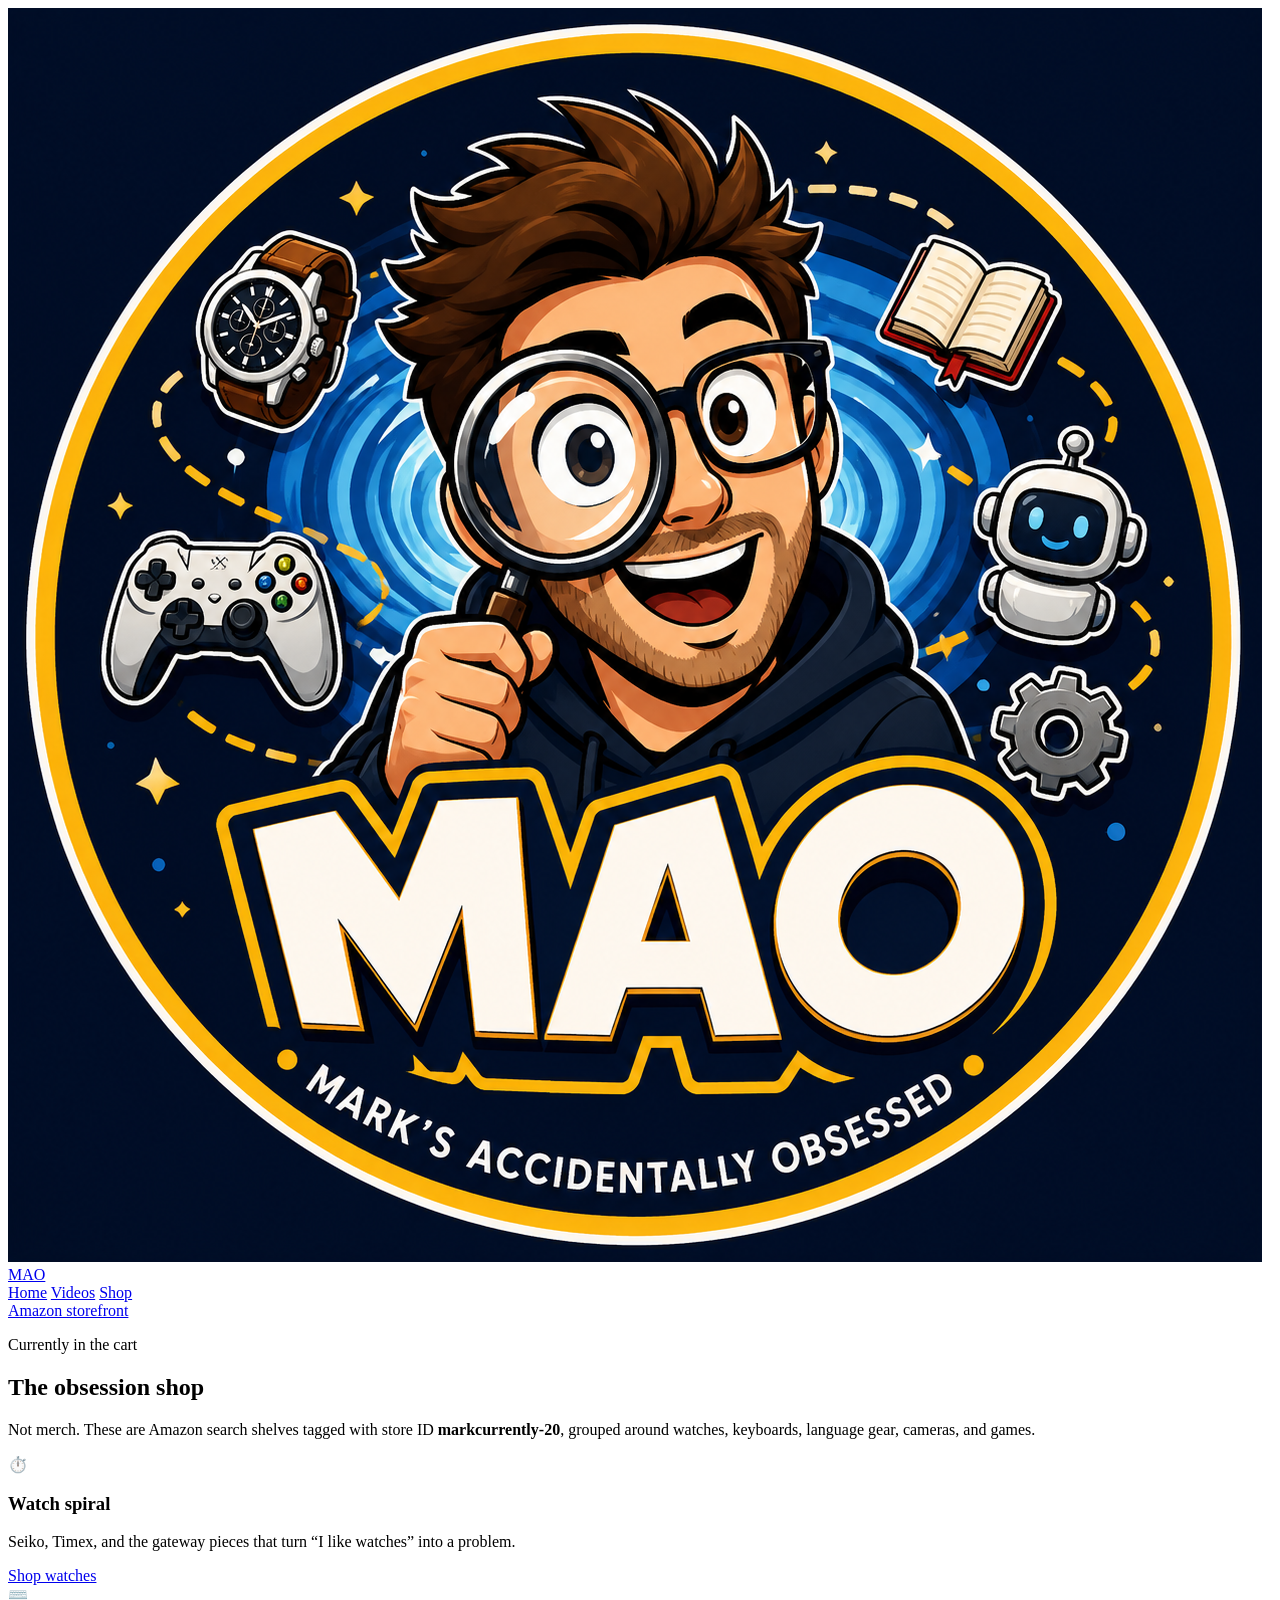
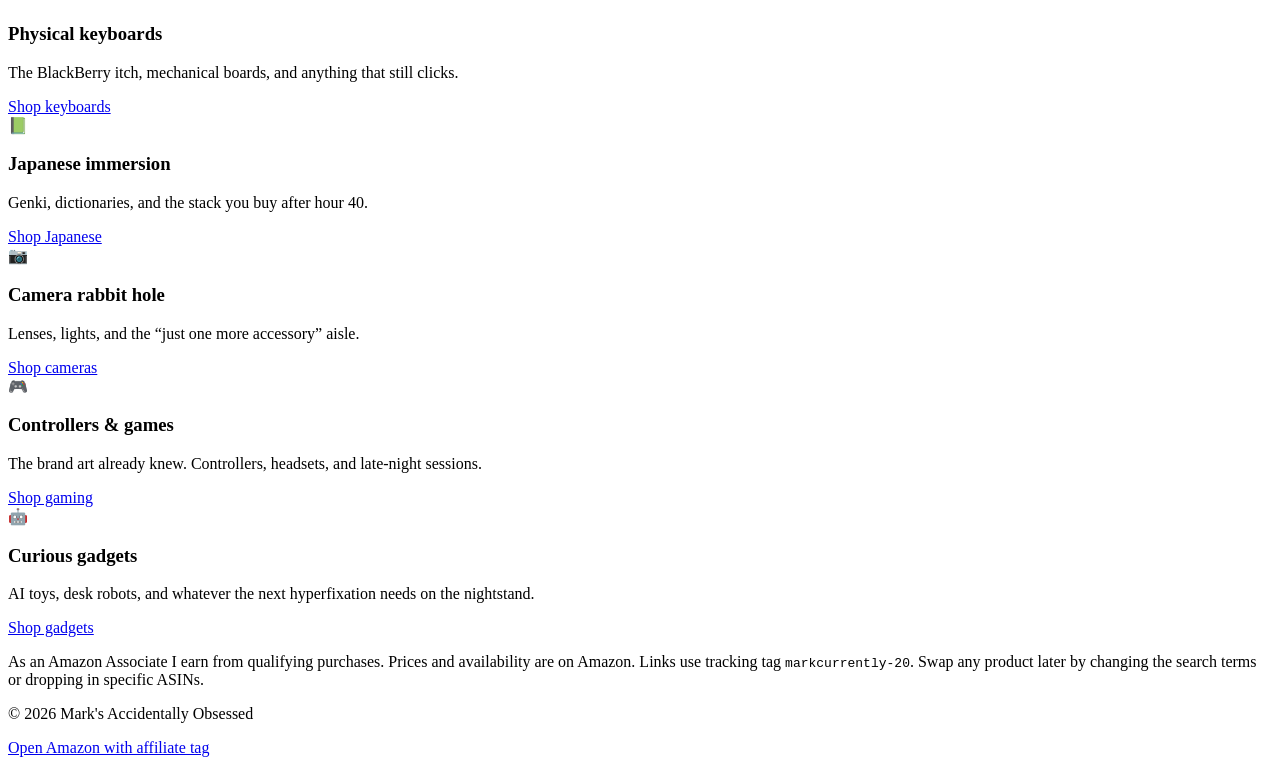
==== shop.html @ aa90c594 "Add YouTube channel website with videos, links, and Amazon affiliate shop" ====
<!DOCTYPE html>
<html lang="en">
<head>
  <meta charset="UTF-8" />
  <meta name="viewport" content="width=device-width, initial-scale=1" />
  <title>Shop — Mark's Accidentally Obsessed</title>
  <meta name="description" content="Amazon affiliate picks from the current rabbit holes. Store ID markcurrently-20." />
  <link rel="icon" href="assets/Mark%E2%80%99s%20Accidentally%20Obsessed%20Badge.png" />
  <link rel="preconnect" href="https://fonts.googleapis.com" />
  <link rel="preconnect" href="https://fonts.gstatic.com" crossorigin />
  <link href="https://fonts.googleapis.com/css2?family=Bebas+Neue&family=Manrope:wght@500;700;800&display=swap" rel="stylesheet" />
  <link rel="stylesheet" href="css/styles.css" />
</head>
<body>
  <div class="bg"></div>
  <header>
    <div class="wrap nav">
      <a class="brand" href="index.html">
        <img src="assets/Mark%E2%80%99s%20Accidentally%20Obsessed%20Badge.png" alt="MAO badge" />
        <span>MAO</span>
      </a>
      <nav class="nav-links">
        <a href="index.html">Home</a>
        <a href="videos.html">Videos</a>
        <a class="active" href="shop.html">Shop</a>
      </nav>
      <a class="btn btn-gold" href="https://www.amazon.com/?tag=markcurrently-20" target="_blank" rel="noopener">Amazon storefront</a>
    </div>
  </header>

  <main class="wrap">
    <section>
      <div class="section-head">
        <p class="kicker">Currently in the cart</p>
        <h2>The obsession shop</h2>
        <p>Not merch. These are Amazon search shelves tagged with store ID <strong>markcurrently-20</strong>, grouped around watches, keyboards, language gear, cameras, and games.</p>
      </div>
      <div class="shop-grid">
        <article class="card product">
          <div class="emoji">⏱️</div>
          <h3>Watch spiral</h3>
          <p>Seiko, Timex, and the gateway pieces that turn “I like watches” into a problem.</p>
          <a class="btn btn-gold" href="https://www.amazon.com/s?k=seiko+5+sports+watch&amp;tag=markcurrently-20" target="_blank" rel="noopener">Shop watches</a>
        </article>
        <article class="card product">
          <div class="emoji">⌨️</div>
          <h3>Physical keyboards</h3>
          <p>The BlackBerry itch, mechanical boards, and anything that still clicks.</p>
          <a class="btn btn-gold" href="https://www.amazon.com/s?k=mechanical+keyboard&amp;tag=markcurrently-20" target="_blank" rel="noopener">Shop keyboards</a>
        </article>
        <article class="card product">
          <div class="emoji">📗</div>
          <h3>Japanese immersion</h3>
          <p>Genki, dictionaries, and the stack you buy after hour 40.</p>
          <a class="btn btn-gold" href="https://www.amazon.com/s?k=genki+japanese+textbook&amp;tag=markcurrently-20" target="_blank" rel="noopener">Shop Japanese</a>
        </article>
        <article class="card product">
          <div class="emoji">📷</div>
          <h3>Camera rabbit hole</h3>
          <p>Lenses, lights, and the “just one more accessory” aisle.</p>
          <a class="btn btn-gold" href="https://www.amazon.com/s?k=camera+lens+kit&amp;tag=markcurrently-20" target="_blank" rel="noopener">Shop cameras</a>
        </article>
        <article class="card product">
          <div class="emoji">🎮</div>
          <h3>Controllers &amp; games</h3>
          <p>The brand art already knew. Controllers, headsets, and late-night sessions.</p>
          <a class="btn btn-gold" href="https://www.amazon.com/s?k=xbox+controller&amp;tag=markcurrently-20" target="_blank" rel="noopener">Shop gaming</a>
        </article>
        <article class="card product">
          <div class="emoji">🤖</div>
          <h3>Curious gadgets</h3>
          <p>AI toys, desk robots, and whatever the next hyperfixation needs on the nightstand.</p>
          <a class="btn btn-gold" href="https://www.amazon.com/s?k=desk+gadgets&amp;tag=markcurrently-20" target="_blank" rel="noopener">Shop gadgets</a>
        </article>
      </div>
      <p class="notice">As an Amazon Associate I earn from qualifying purchases. Prices and availability are on Amazon. Links use tracking tag <code>markcurrently-20</code>. Swap any product later by changing the search terms or dropping in specific ASINs.</p>
    </section>
  </main>

  <footer>
    <div class="wrap foot">
      <p>© <span id="year">2026</span> Mark's Accidentally Obsessed</p>
      <p><a href="https://www.amazon.com/?tag=markcurrently-20" target="_blank" rel="noopener">Open Amazon with affiliate tag</a></p>
    </div>
  </footer>
  <script src="js/main.js"></script>
</body>
</html>
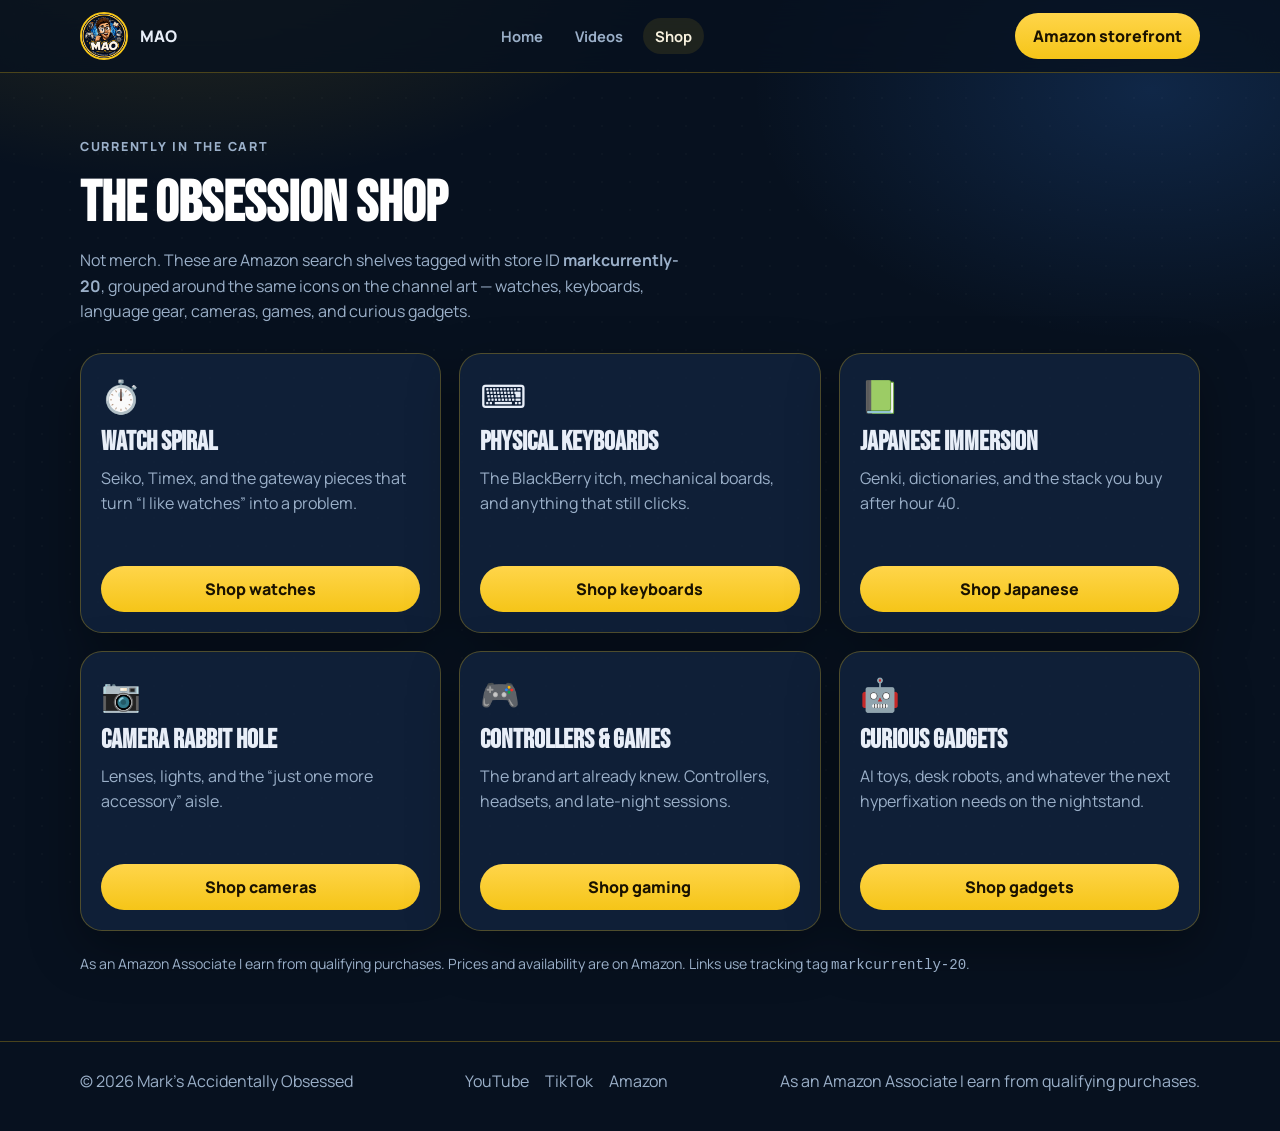
==== commit ad8f8065: "Add TikTok and affiliate disclosure polish to shop page" ====
--- a/shop.html
+++ b/shop.html
@@ -19,6 +19,7 @@
         <img src="assets/Mark%E2%80%99s%20Accidentally%20Obsessed%20Badge.png" alt="MAO badge" />
         <span>MAO</span>
       </a>
+      <button class="menu-toggle" type="button" aria-label="Open menu">Menu</button>
       <nav class="nav-links">
         <a href="index.html">Home</a>
         <a href="videos.html">Videos</a>
@@ -27,13 +28,12 @@
       <a class="btn btn-gold" href="https://www.amazon.com/?tag=markcurrently-20" target="_blank" rel="noopener">Amazon storefront</a>
     </div>
   </header>
-
   <main class="wrap">
     <section>
       <div class="section-head">
         <p class="kicker">Currently in the cart</p>
         <h2>The obsession shop</h2>
-        <p>Not merch. These are Amazon search shelves tagged with store ID <strong>markcurrently-20</strong>, grouped around watches, keyboards, language gear, cameras, and games.</p>
+        <p>Not merch. These are Amazon search shelves tagged with store ID <strong>markcurrently-20</strong>, grouped around the same icons on the channel art — watches, keyboards, language gear, cameras, games, and curious gadgets.</p>
       </div>
       <div class="shop-grid">
         <article class="card product">
@@ -73,14 +73,18 @@
           <a class="btn btn-gold" href="https://www.amazon.com/s?k=desk+gadgets&amp;tag=markcurrently-20" target="_blank" rel="noopener">Shop gadgets</a>
         </article>
       </div>
-      <p class="notice">As an Amazon Associate I earn from qualifying purchases. Prices and availability are on Amazon. Links use tracking tag <code>markcurrently-20</code>. Swap any product later by changing the search terms or dropping in specific ASINs.</p>
+      <p class="notice">As an Amazon Associate I earn from qualifying purchases. Prices and availability are on Amazon. Links use tracking tag <code>markcurrently-20</code>.</p>
     </section>
   </main>
-
   <footer>
     <div class="wrap foot">
       <p>© <span id="year">2026</span> Mark's Accidentally Obsessed</p>
-      <p><a href="https://www.amazon.com/?tag=markcurrently-20" target="_blank" rel="noopener">Open Amazon with affiliate tag</a></p>
+      <div class="foot-links">
+        <a href="https://www.youtube.com/@MarkAccidentallyObsessed" target="_blank" rel="noopener">YouTube</a>
+        <a href="https://www.tiktok.com/@marksobsessed" target="_blank" rel="noopener">TikTok</a>
+        <a href="https://www.amazon.com/?tag=markcurrently-20" target="_blank" rel="noopener">Amazon</a>
+      </div>
+      <p>As an Amazon Associate I earn from qualifying purchases.</p>
     </div>
   </footer>
   <script src="js/main.js"></script>
--- a/css/styles.css
+++ b/css/styles.css
@@ -0,0 +1,78 @@
+:root {
+  --navy: #07111f;
+  --navy-2: #0c1a30;
+  --gold: #f5c518;
+  --gold-2: #ffd54a;
+  --cream: #f7f1de;
+  --ink: #e8eef8;
+  --muted: #9bb0c9;
+  --card: rgba(18, 36, 63, 0.78);
+  --line: rgba(245, 197, 24, 0.28);
+  --shadow: 0 18px 50px rgba(0, 0, 0, 0.35);
+}
+* { box-sizing: border-box; margin: 0; padding: 0; }
+html { scroll-behavior: smooth; }
+body { font-family: Manrope, system-ui, sans-serif; background: var(--navy); color: var(--ink); min-height: 100vh; overflow-x: hidden; }
+.bg { position: fixed; inset: 0; z-index: -1; background: radial-gradient(900px 500px at 15% -10%, rgba(245,197,24,.16), transparent 55%), radial-gradient(800px 500px at 90% 10%, rgba(56,140,255,.18), transparent 50%), var(--navy); }
+.bg::after { content: ""; position: absolute; inset: 0; background-image: radial-gradient(rgba(255,255,255,.08) 1px, transparent 1px); background-size: 28px 28px; opacity: .25; pointer-events: none; }
+a { color: inherit; text-decoration: none; }
+img { max-width: 100%; display: block; }
+.wrap { width: min(1120px, calc(100% - 32px)); margin: 0 auto; }
+header { position: sticky; top: 0; z-index: 20; backdrop-filter: blur(16px); background: rgba(7,17,31,.78); border-bottom: 1px solid var(--line); }
+.nav { display: flex; align-items: center; justify-content: space-between; gap: 16px; padding: 12px 0; flex-wrap: wrap; }
+.brand { display: flex; align-items: center; gap: 12px; font-weight: 800; }
+.brand img { width: 48px; height: 48px; border-radius: 50%; border: 2px solid var(--gold); object-fit: cover; }
+.nav-links { display: flex; gap: 8px; align-items: center; flex-wrap: wrap; }
+.nav-links a { padding: 8px 12px; border-radius: 999px; color: var(--muted); font-weight: 700; font-size: .92rem; }
+.nav-links a:hover, .nav-links a.active { color: var(--cream); background: rgba(245,197,24,.1); }
+.menu-toggle { display: none; background: transparent; color: var(--cream); border: 1px solid var(--line); border-radius: 999px; padding: 8px 14px; font-weight: 800; cursor: pointer; }
+.btn { display: inline-flex; align-items: center; justify-content: center; padding: 12px 18px; border-radius: 999px; font-weight: 800; border: 0; cursor: pointer; }
+.btn-gold { background: linear-gradient(180deg, var(--gold-2), var(--gold)); color: #1a1200; }
+.btn-ghost { background: transparent; color: var(--cream); border: 1px solid var(--line); }
+.hero { display: grid; grid-template-columns: 1.05fr .95fr; gap: 36px; align-items: center; padding: 56px 0 28px; }
+.kicker { color: var(--gold); font-weight: 800; letter-spacing: .14em; text-transform: uppercase; font-size: .78rem; margin-bottom: 12px; }
+h1,h2,h3 { font-family: "Bebas Neue", Manrope, sans-serif; }
+h1 { font-size: clamp(3.2rem, 8vw, 6.4rem); line-height: .88; color: #fff; }
+h1 span { color: var(--gold); display: block; }
+h2 { font-size: clamp(2.2rem, 5vw, 3.6rem); color: #fff; margin-bottom: 10px; }
+.lede { color: var(--muted); font-size: 1.08rem; max-width: 52ch; margin: 18px 0 26px; line-height: 1.6; }
+.cta-row { display: flex; gap: 12px; flex-wrap: wrap; }
+.hero-art { position: relative; border-radius: 28px; overflow: hidden; box-shadow: var(--shadow); border: 1px solid var(--line); }
+.badge-float { position: absolute; left: 16px; bottom: 16px; width: 112px; height: 112px; border-radius: 50%; border: 3px solid var(--gold); object-fit: cover; }
+section { padding: 64px 0; }
+.section-head { margin-bottom: 28px; }
+.section-head p { color: var(--muted); max-width: 60ch; line-height: 1.6; }
+.section-head p + p { margin-top: 12px; }
+.grid-3 { display: grid; gap: 18px; grid-template-columns: repeat(3, 1fr); }
+.card { background: var(--card); border: 1px solid var(--line); border-radius: 22px; padding: 20px; box-shadow: var(--shadow); }
+.card h3 { font-size: 1.7rem; margin: 8px 0; }
+.card p { color: var(--muted); line-height: 1.55; }
+.video-grid { display: grid; grid-template-columns: 1.4fr 1fr; gap: 18px; }
+.embed-wrap { position: relative; padding-top: 56.25%; border-radius: 20px; overflow: hidden; border: 1px solid var(--line); background: #000; }
+.embed-wrap iframe { position: absolute; inset: 0; width: 100%; height: 100%; border: 0; }
+.video-list { display: grid; gap: 12px; }
+.video-item { display: grid; grid-template-columns: 148px 1fr; gap: 12px; background: var(--card); border: 1px solid var(--line); border-radius: 16px; overflow: hidden; }
+.video-item img { width: 148px; height: 84px; object-fit: cover; }
+.video-item h3 { font-size: 1.15rem; }
+.video-item p { color: var(--muted); font-size: .86rem; margin-top: 4px; }
+.after-block { margin-top: 22px; display: flex; gap: 12px; flex-wrap: wrap; }
+.shop-grid { display: grid; grid-template-columns: repeat(3, 1fr); gap: 18px; }
+.product { display: flex; flex-direction: column; min-height: 280px; }
+.product img { border-radius: 14px; margin-bottom: 12px; aspect-ratio: 16/9; object-fit: cover; }
+.product .emoji { font-size: 2rem; }
+.product .btn { margin-top: auto; width: 100%; }
+.about-grid { display: grid; grid-template-columns: 180px 1fr; gap: 28px; align-items: center; }
+.about-badge { width: 180px; height: 180px; border-radius: 50%; border: 3px solid var(--gold); object-fit: cover; }
+.notice { margin-top: 22px; color: var(--muted); font-size: .88rem; line-height: 1.55; }
+footer { border-top: 1px solid var(--line); padding: 28px 0 40px; color: var(--muted); }
+.foot { display: flex; justify-content: space-between; gap: 16px; flex-wrap: wrap; align-items: center; }
+.foot-links { display: flex; gap: 16px; }
+.foot-links a:hover { color: var(--gold); }
+@media (max-width: 860px) {
+  .hero, .video-grid, .grid-3, .shop-grid, .about-grid { grid-template-columns: 1fr; }
+  .video-item { grid-template-columns: 120px 1fr; }
+  .menu-toggle { display: inline-flex; margin-left: auto; }
+  .nav-links { display: none; width: 100%; }
+  .nav.open .nav-links { display: flex; }
+  .about-badge { width: 120px; height: 120px; }
+}
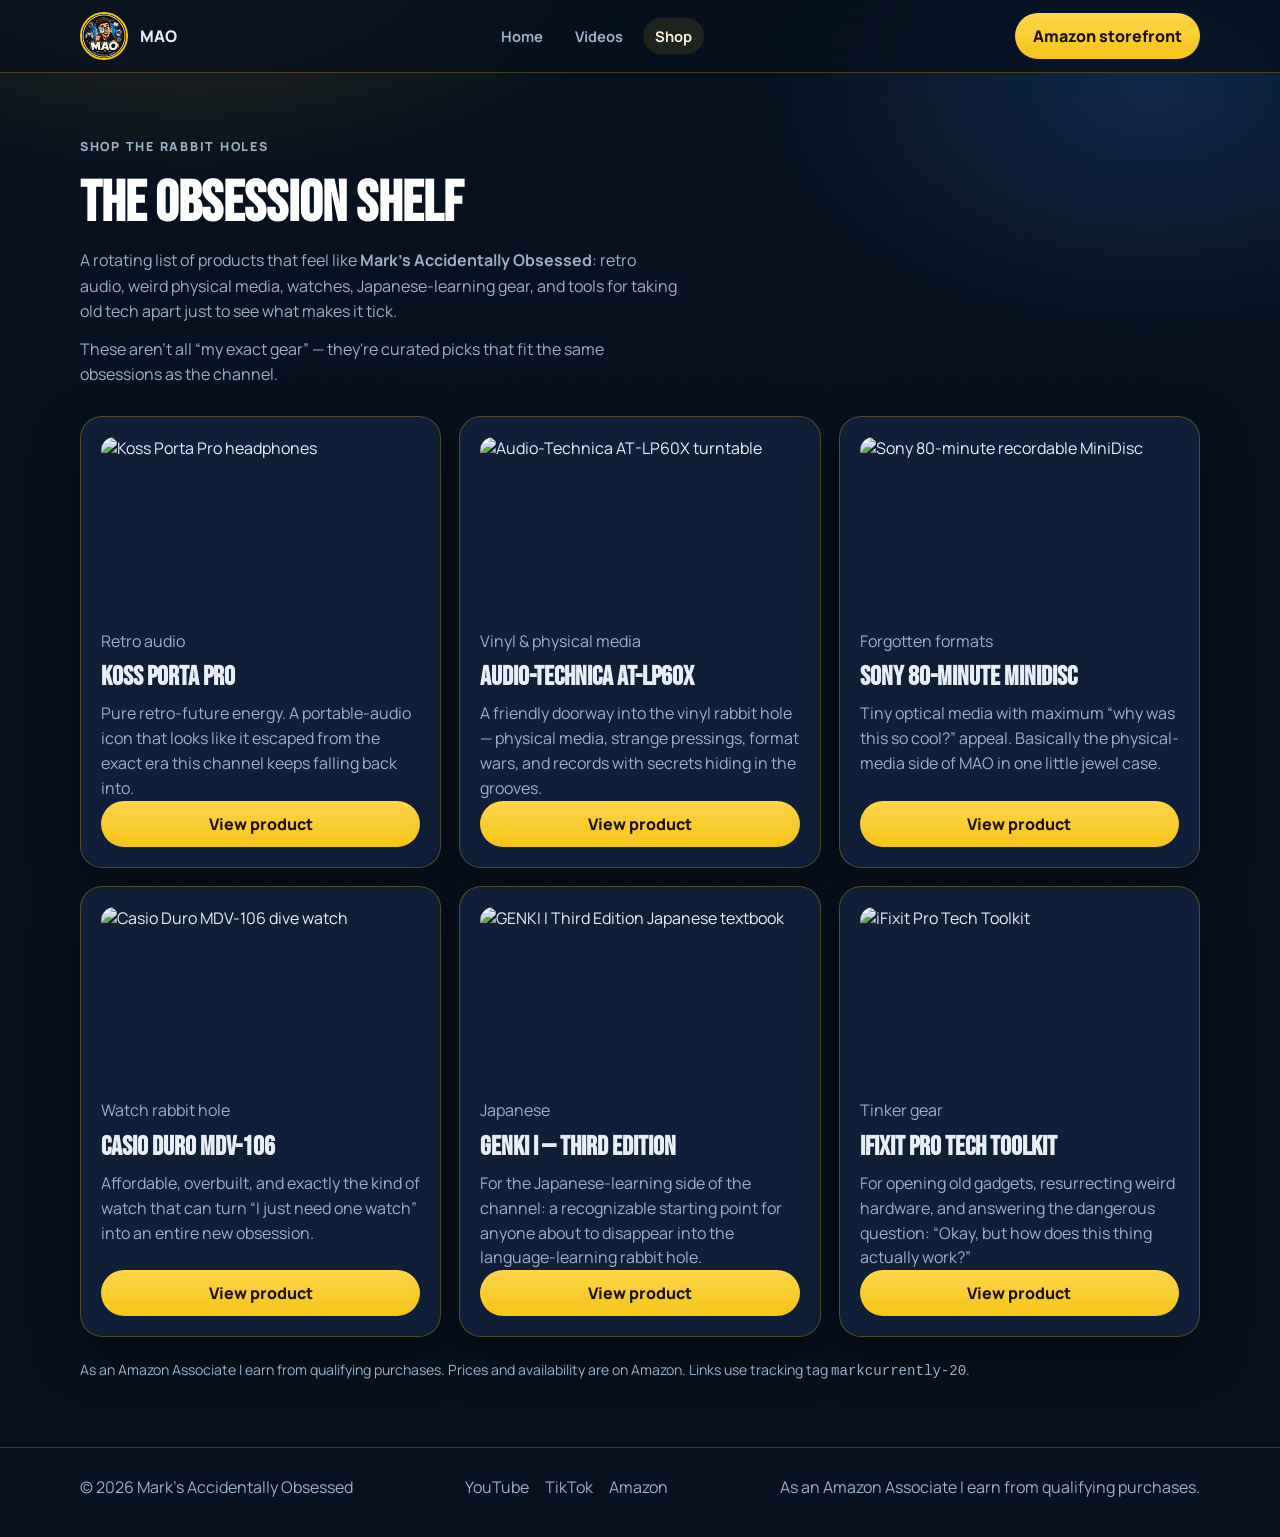
==== commit 0be8ddd7: "Curate shop with brand-focused product picks" ====
--- a/shop.html
+++ b/shop.html
@@ -4,7 +4,7 @@
   <meta charset="UTF-8" />
   <meta name="viewport" content="width=device-width, initial-scale=1" />
   <title>Shop — Mark's Accidentally Obsessed</title>
-  <meta name="description" content="Amazon affiliate picks from the current rabbit holes. Store ID markcurrently-20." />
+  <meta name="description" content="A curated shelf of retro audio, physical media, watches, Japanese-learning gear, and tech tools that fit Mark's Accidentally Obsessed." />
   <link rel="icon" href="assets/Mark%E2%80%99s%20Accidentally%20Obsessed%20Badge.png" />
   <link rel="preconnect" href="https://fonts.googleapis.com" />
   <link rel="preconnect" href="https://fonts.gstatic.com" crossorigin />
@@ -31,48 +31,74 @@
   <main class="wrap">
     <section>
       <div class="section-head">
-        <p class="kicker">Currently in the cart</p>
-        <h2>The obsession shop</h2>
-        <p>Not merch. These are Amazon search shelves tagged with store ID <strong>markcurrently-20</strong>, grouped around the same icons on the channel art — watches, keyboards, language gear, cameras, games, and curious gadgets.</p>
+        <p class="kicker">Shop the rabbit holes</p>
+        <h2>The obsession shelf</h2>
+        <p>A rotating list of products that feel like <strong>Mark's Accidentally Obsessed</strong>: retro audio, weird physical media, watches, Japanese-learning gear, and tools for taking old tech apart just to see what makes it tick.</p>
+        <p>These aren't all “my exact gear” — they're curated picks that fit the same obsessions as the channel.</p>
       </div>
+
       <div class="shop-grid">
         <article class="card product">
-          <div class="emoji">⏱️</div>
-          <h3>Watch spiral</h3>
-          <p>Seiko, Timex, and the gateway pieces that turn “I like watches” into a problem.</p>
-          <a class="btn btn-gold" href="https://www.amazon.com/s?k=seiko+5+sports+watch&amp;tag=markcurrently-20" target="_blank" rel="noopener">Shop watches</a>
+          <a class="product-image-link" href="https://www.amazon.com/dp/B0755N6CSR/ref=nosim?tag=markcurrently-20" target="_blank" rel="noopener">
+            <img src="https://www.pinguin.gr/image/cache/catalog/Accessories/Trust/20170714120108_koss_porta_pro_classic-1000x1000.jpeg" alt="Koss Porta Pro headphones" loading="lazy" />
+          </a>
+          <p class="product-tag">Retro audio</p>
+          <h3>Koss Porta Pro</h3>
+          <p>Pure retro-future energy. A portable-audio icon that looks like it escaped from the exact era this channel keeps falling back into.</p>
+          <a class="btn btn-gold" href="https://www.amazon.com/dp/B0755N6CSR/ref=nosim?tag=markcurrently-20" target="_blank" rel="noopener">View product</a>
         </article>
+
         <article class="card product">
-          <div class="emoji">⌨️</div>
-          <h3>Physical keyboards</h3>
-          <p>The BlackBerry itch, mechanical boards, and anything that still clicks.</p>
-          <a class="btn btn-gold" href="https://www.amazon.com/s?k=mechanical+keyboard&amp;tag=markcurrently-20" target="_blank" rel="noopener">Shop keyboards</a>
+          <a class="product-image-link" href="https://www.amazon.com/dp/B07N3XJ66N/ref=nosim?tag=markcurrently-20" target="_blank" rel="noopener">
+            <img src="https://www.audio-technica.com/media/converted/resized/640d2c4ddd1dd8ffdf97a31762d56bd7/1000x1000/catalog/product/a/t/at-lp60x_011x.webp" alt="Audio-Technica AT-LP60X turntable" loading="lazy" />
+          </a>
+          <p class="product-tag">Vinyl &amp; physical media</p>
+          <h3>Audio-Technica AT-LP60X</h3>
+          <p>A friendly doorway into the vinyl rabbit hole — physical media, strange pressings, format wars, and records with secrets hiding in the grooves.</p>
+          <a class="btn btn-gold" href="https://www.amazon.com/dp/B07N3XJ66N/ref=nosim?tag=markcurrently-20" target="_blank" rel="noopener">View product</a>
         </article>
+
         <article class="card product">
-          <div class="emoji">📗</div>
-          <h3>Japanese immersion</h3>
-          <p>Genki, dictionaries, and the stack you buy after hour 40.</p>
-          <a class="btn btn-gold" href="https://www.amazon.com/s?k=genki+japanese+textbook&amp;tag=markcurrently-20" target="_blank" rel="noopener">Shop Japanese</a>
+          <a class="product-image-link" href="https://www.amazon.com/dp/B017QN321C/ref=nosim?tag=markcurrently-20" target="_blank" rel="noopener">
+            <img src="https://images-na.ssl-images-amazon.com/images/I/61f8n2%2B463L._SL1500_.jpg" alt="Sony 80-minute recordable MiniDisc" loading="lazy" />
+          </a>
+          <p class="product-tag">Forgotten formats</p>
+          <h3>Sony 80-Minute MiniDisc</h3>
+          <p>Tiny optical media with maximum “why was this so cool?” appeal. Basically the physical-media side of MAO in one little jewel case.</p>
+          <a class="btn btn-gold" href="https://www.amazon.com/dp/B017QN321C/ref=nosim?tag=markcurrently-20" target="_blank" rel="noopener">View product</a>
         </article>
+
         <article class="card product">
-          <div class="emoji">📷</div>
-          <h3>Camera rabbit hole</h3>
-          <p>Lenses, lights, and the “just one more accessory” aisle.</p>
-          <a class="btn btn-gold" href="https://www.amazon.com/s?k=camera+lens+kit&amp;tag=markcurrently-20" target="_blank" rel="noopener">Shop cameras</a>
+          <a class="product-image-link" href="https://www.amazon.com/dp/B009KYJAJY/ref=nosim?tag=markcurrently-20" target="_blank" rel="noopener">
+            <img src="https://www.casio.com/content/dam/casio/product-info/locales/mx/es-ar/timepiece/product/watch/M/md/mdv/mdv-106-1av/assets/MDV-106-1AV_l.jpg.transform/main-visual-sp/image.jpg" alt="Casio Duro MDV-106 dive watch" loading="lazy" />
+          </a>
+          <p class="product-tag">Watch rabbit hole</p>
+          <h3>Casio Duro MDV-106</h3>
+          <p>Affordable, overbuilt, and exactly the kind of watch that can turn “I just need one watch” into an entire new obsession.</p>
+          <a class="btn btn-gold" href="https://www.amazon.com/dp/B009KYJAJY/ref=nosim?tag=markcurrently-20" target="_blank" rel="noopener">View product</a>
         </article>
+
         <article class="card product">
-          <div class="emoji">🎮</div>
-          <h3>Controllers &amp; games</h3>
-          <p>The brand art already knew. Controllers, headsets, and late-night sessions.</p>
-          <a class="btn btn-gold" href="https://www.amazon.com/s?k=xbox+controller&amp;tag=markcurrently-20" target="_blank" rel="noopener">Shop gaming</a>
+          <a class="product-image-link" href="https://www.amazon.com/dp/4789017303/ref=nosim?tag=markcurrently-20" target="_blank" rel="noopener">
+            <img src="https://genki3.japantimes.co.jp/images/intro/cv_book1-74a1d5707f152bde37cf88433da216c1.jpg" alt="GENKI I Third Edition Japanese textbook" loading="lazy" />
+          </a>
+          <p class="product-tag">Japanese</p>
+          <h3>GENKI I — Third Edition</h3>
+          <p>For the Japanese-learning side of the channel: a recognizable starting point for anyone about to disappear into the language-learning rabbit hole.</p>
+          <a class="btn btn-gold" href="https://www.amazon.com/dp/4789017303/ref=nosim?tag=markcurrently-20" target="_blank" rel="noopener">View product</a>
         </article>
+
         <article class="card product">
-          <div class="emoji">🤖</div>
-          <h3>Curious gadgets</h3>
-          <p>AI toys, desk robots, and whatever the next hyperfixation needs on the nightstand.</p>
-          <a class="btn btn-gold" href="https://www.amazon.com/s?k=desk+gadgets&amp;tag=markcurrently-20" target="_blank" rel="noopener">Shop gadgets</a>
+          <a class="product-image-link" href="https://www.amazon.com/s?k=iFixit+Pro+Tech+Toolkit+IF145-307-4&amp;tag=markcurrently-20" target="_blank" rel="noopener">
+            <img src="https://cdn.shopify.com/s/files/1/0045/4092/4007/files/ckpuwVFwUFVCivaY_886e6aeb-2f68-4886-8dd3-fc2c3c838c50.jpg?v=1788368294&amp;width=3840" alt="iFixit Pro Tech Toolkit" loading="lazy" />
+          </a>
+          <p class="product-tag">Tinker gear</p>
+          <h3>iFixit Pro Tech Toolkit</h3>
+          <p>For opening old gadgets, resurrecting weird hardware, and answering the dangerous question: “Okay, but how does this thing actually work?”</p>
+          <a class="btn btn-gold" href="https://www.amazon.com/s?k=iFixit+Pro+Tech+Toolkit+IF145-307-4&amp;tag=markcurrently-20" target="_blank" rel="noopener">View product</a>
         </article>
       </div>
+
       <p class="notice">As an Amazon Associate I earn from qualifying purchases. Prices and availability are on Amazon. Links use tracking tag <code>markcurrently-20</code>.</p>
     </section>
   </main>
--- a/css/styles.css
+++ b/css/styles.css
@@ -16,7 +16,7 @@
 .bg { position: fixed; inset: 0; z-index: -1; background: radial-gradient(900px 500px at 15% -10%, rgba(245,197,24,.16), transparent 55%), radial-gradient(800px 500px at 90% 10%, rgba(56,140,255,.18), transparent 50%), var(--navy); }
 .bg::after { content: ""; position: absolute; inset: 0; background-image: radial-gradient(rgba(255,255,255,.08) 1px, transparent 1px); background-size: 28px 28px; opacity: .25; pointer-events: none; }
 a { color: inherit; text-decoration: none; }
-img { max-width: 100%; display: block; }
+img { max-width: 100%; height: auto; display: block; }
 .wrap { width: min(1120px, calc(100% - 32px)); margin: 0 auto; }
 header { position: sticky; top: 0; z-index: 20; backdrop-filter: blur(16px); background: rgba(7,17,31,.78); border-bottom: 1px solid var(--line); }
 .nav { display: flex; align-items: center; justify-content: space-between; gap: 16px; padding: 12px 0; flex-wrap: wrap; }
@@ -29,7 +29,7 @@
 .btn { display: inline-flex; align-items: center; justify-content: center; padding: 12px 18px; border-radius: 999px; font-weight: 800; border: 0; cursor: pointer; }
 .btn-gold { background: linear-gradient(180deg, var(--gold-2), var(--gold)); color: #1a1200; }
 .btn-ghost { background: transparent; color: var(--cream); border: 1px solid var(--line); }
-.hero { display: grid; grid-template-columns: 1.05fr .95fr; gap: 36px; align-items: center; padding: 56px 0 28px; }
+.hero { display: grid; grid-template-columns: 1.05fr .95fr; gap: 36px; align-items: start; padding: 56px 0 28px; }
 .kicker { color: var(--gold); font-weight: 800; letter-spacing: .14em; text-transform: uppercase; font-size: .78rem; margin-bottom: 12px; }
 h1,h2,h3 { font-family: "Bebas Neue", Manrope, sans-serif; }
 h1 { font-size: clamp(3.2rem, 8vw, 6.4rem); line-height: .88; color: #fff; }
@@ -37,8 +37,8 @@
 h2 { font-size: clamp(2.2rem, 5vw, 3.6rem); color: #fff; margin-bottom: 10px; }
 .lede { color: var(--muted); font-size: 1.08rem; max-width: 52ch; margin: 18px 0 26px; line-height: 1.6; }
 .cta-row { display: flex; gap: 12px; flex-wrap: wrap; }
-.hero-art { position: relative; border-radius: 28px; overflow: hidden; box-shadow: var(--shadow); border: 1px solid var(--line); }
-.badge-float { position: absolute; left: 16px; bottom: 16px; width: 112px; height: 112px; border-radius: 50%; border: 3px solid var(--gold); object-fit: cover; }
+.hero-art { position: relative; border-radius: 28px; overflow: visible; box-shadow: var(--shadow); border: 1px solid var(--line); background: var(--navy-2); }
+.hero-art img.hero-banner { width: 100%; height: auto; max-height: none; object-fit: contain; object-position: center; display: block; border-radius: 28px; }
 section { padding: 64px 0; }
 .section-head { margin-bottom: 28px; }
 .section-head p { color: var(--muted); max-width: 60ch; line-height: 1.6; }
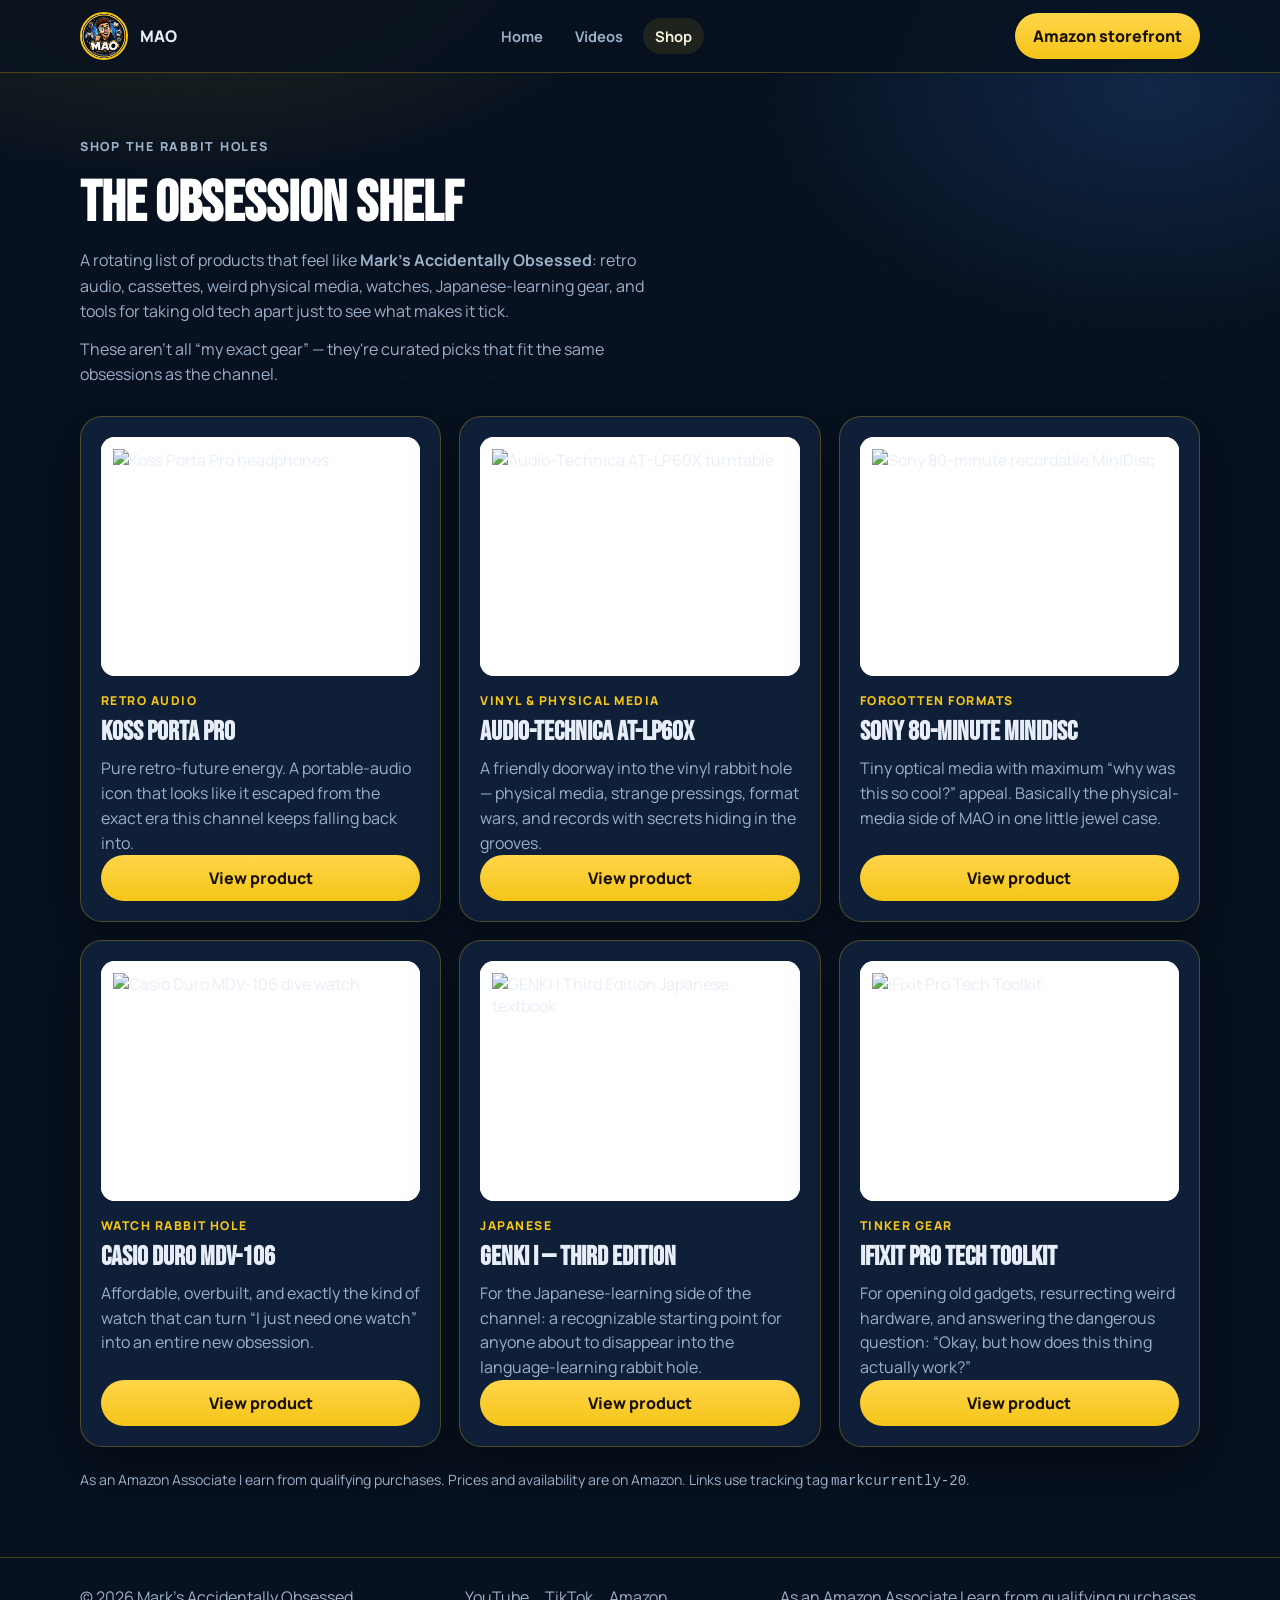
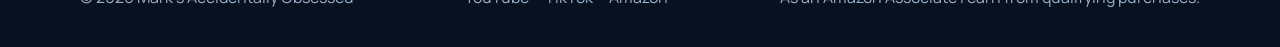
==== commit 5f1c6500: "Refresh site metadata and channel links" ====
--- a/shop.html
+++ b/shop.html
@@ -4,7 +4,8 @@
   <meta charset="UTF-8" />
   <meta name="viewport" content="width=device-width, initial-scale=1" />
   <title>Shop — Mark's Accidentally Obsessed</title>
-  <meta name="description" content="A curated shelf of retro audio, physical media, watches, Japanese-learning gear, and tech tools that fit Mark's Accidentally Obsessed." />
+  <meta name="description" content="A curated shelf of retro audio, cassettes, physical media, watches, Japanese-learning gear, and tech tools that fit Mark's Accidentally Obsessed." />
+  <link rel="canonical" href="https://marksaccidentallyobsessed.com/shop.html" />
   <link rel="icon" href="assets/Mark%E2%80%99s%20Accidentally%20Obsessed%20Badge.png" />
   <link rel="preconnect" href="https://fonts.googleapis.com" />
   <link rel="preconnect" href="https://fonts.gstatic.com" crossorigin />
@@ -33,7 +34,7 @@
       <div class="section-head">
         <p class="kicker">Shop the rabbit holes</p>
         <h2>The obsession shelf</h2>
-        <p>A rotating list of products that feel like <strong>Mark's Accidentally Obsessed</strong>: retro audio, weird physical media, watches, Japanese-learning gear, and tools for taking old tech apart just to see what makes it tick.</p>
+        <p>A rotating list of products that feel like <strong>Mark's Accidentally Obsessed</strong>: retro audio, cassettes, weird physical media, watches, Japanese-learning gear, and tools for taking old tech apart just to see what makes it tick.</p>
         <p>These aren't all “my exact gear” — they're curated picks that fit the same obsessions as the channel.</p>
       </div>
 
@@ -106,7 +107,7 @@
     <div class="wrap foot">
       <p>© <span id="year">2026</span> Mark's Accidentally Obsessed</p>
       <div class="foot-links">
-        <a href="https://www.youtube.com/@MarkAccidentallyObsessed" target="_blank" rel="noopener">YouTube</a>
+        <a href="https://www.youtube.com/@MarksAccidentallyObsessed" target="_blank" rel="noopener">YouTube</a>
         <a href="https://www.tiktok.com/@marksobsessed" target="_blank" rel="noopener">TikTok</a>
         <a href="https://www.amazon.com/?tag=markcurrently-20" target="_blank" rel="noopener">Amazon</a>
       </div>
--- a/css/styles.css
+++ b/css/styles.css
@@ -57,9 +57,12 @@
 .video-item p { color: var(--muted); font-size: .86rem; margin-top: 4px; }
 .after-block { margin-top: 22px; display: flex; gap: 12px; flex-wrap: wrap; }
 .shop-grid { display: grid; grid-template-columns: repeat(3, 1fr); gap: 18px; }
-.product { display: flex; flex-direction: column; min-height: 280px; }
-.product img { border-radius: 14px; margin-bottom: 12px; aspect-ratio: 16/9; object-fit: cover; }
-.product .emoji { font-size: 2rem; }
+.product { display: flex; flex-direction: column; min-height: 420px; }
+.product-image-link { display: block; border-radius: 14px; overflow: hidden; background: #fff; margin-bottom: 14px; }
+.product img { width: 100%; aspect-ratio: 4/3; object-fit: contain; background: #fff; padding: 12px; transition: transform .2s ease; }
+.product-image-link:hover img { transform: scale(1.03); }
+.product-tag { color: var(--gold) !important; font-size: .76rem; font-weight: 800; letter-spacing: .12em; text-transform: uppercase; margin-top: 2px; }
+.product h3 { margin-top: 5px; }
 .product .btn { margin-top: auto; width: 100%; }
 .about-grid { display: grid; grid-template-columns: 180px 1fr; gap: 28px; align-items: center; }
 .about-badge { width: 180px; height: 180px; border-radius: 50%; border: 3px solid var(--gold); object-fit: cover; }
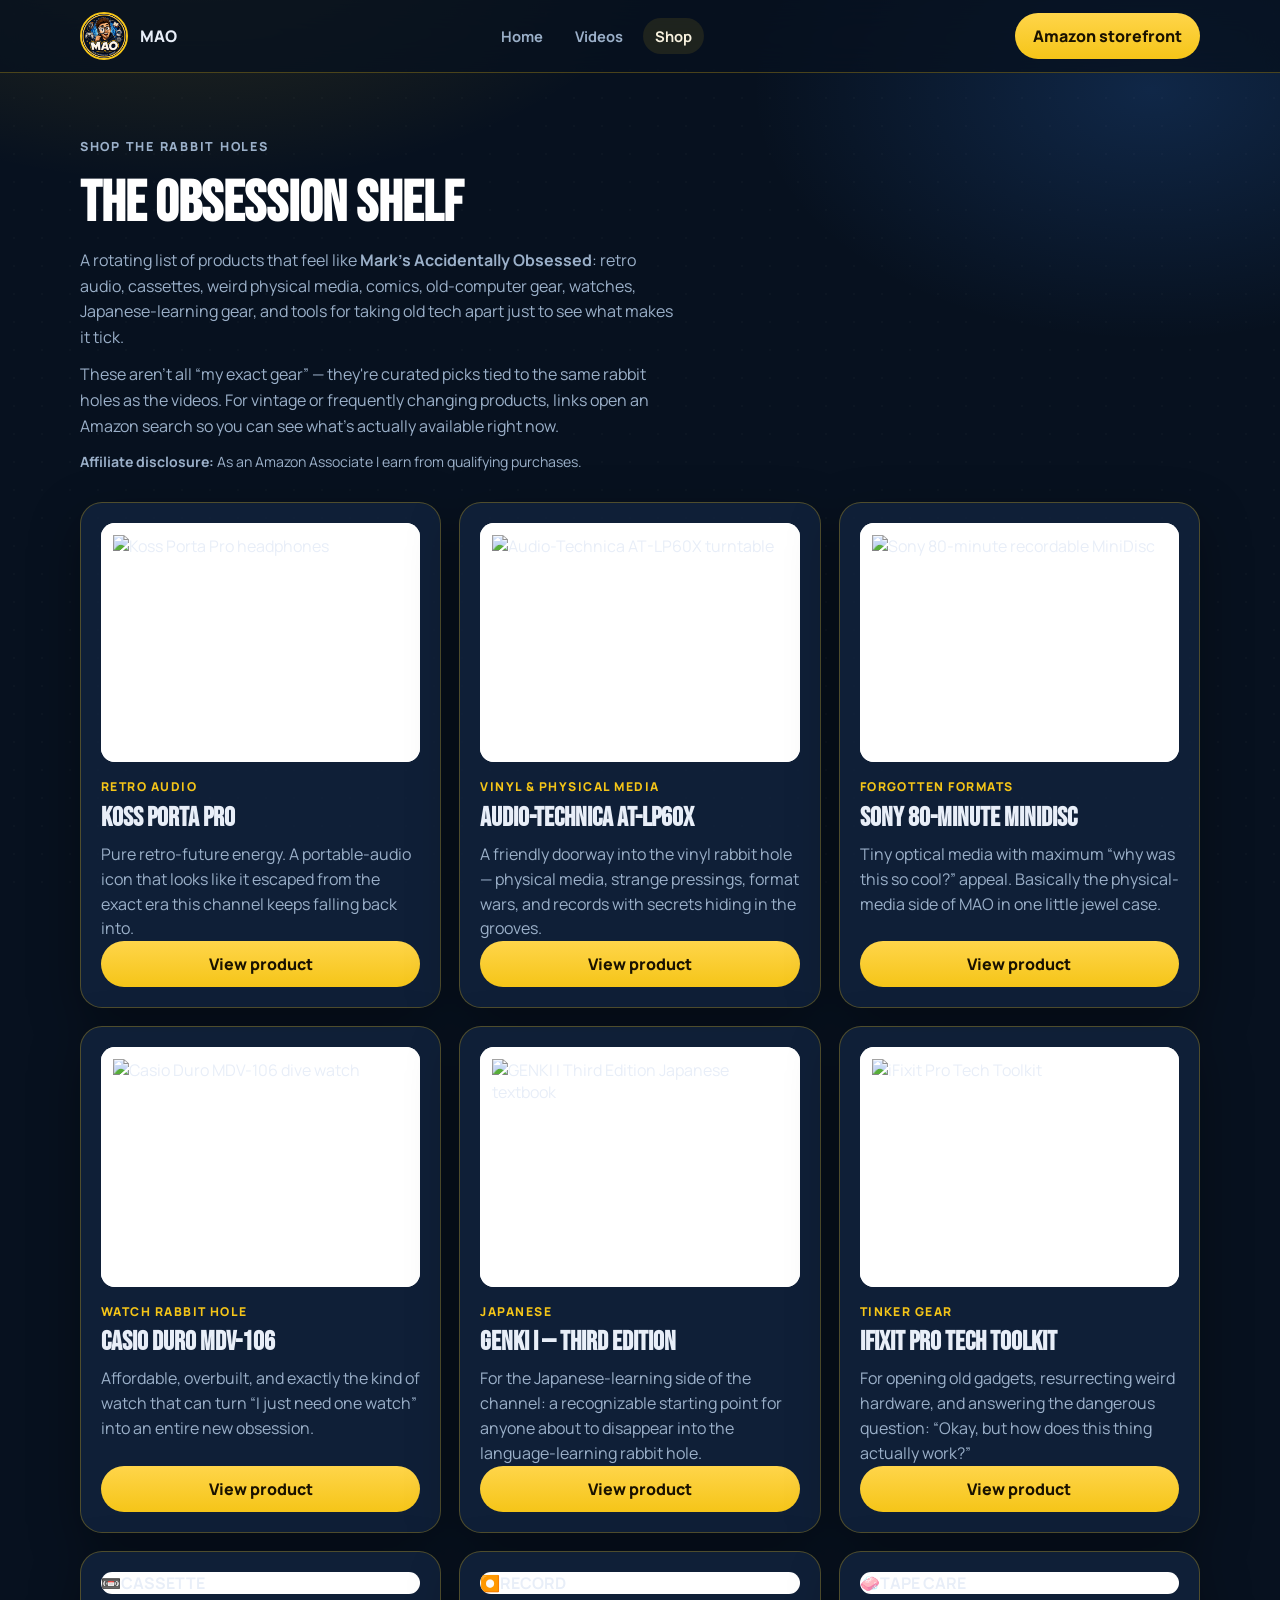
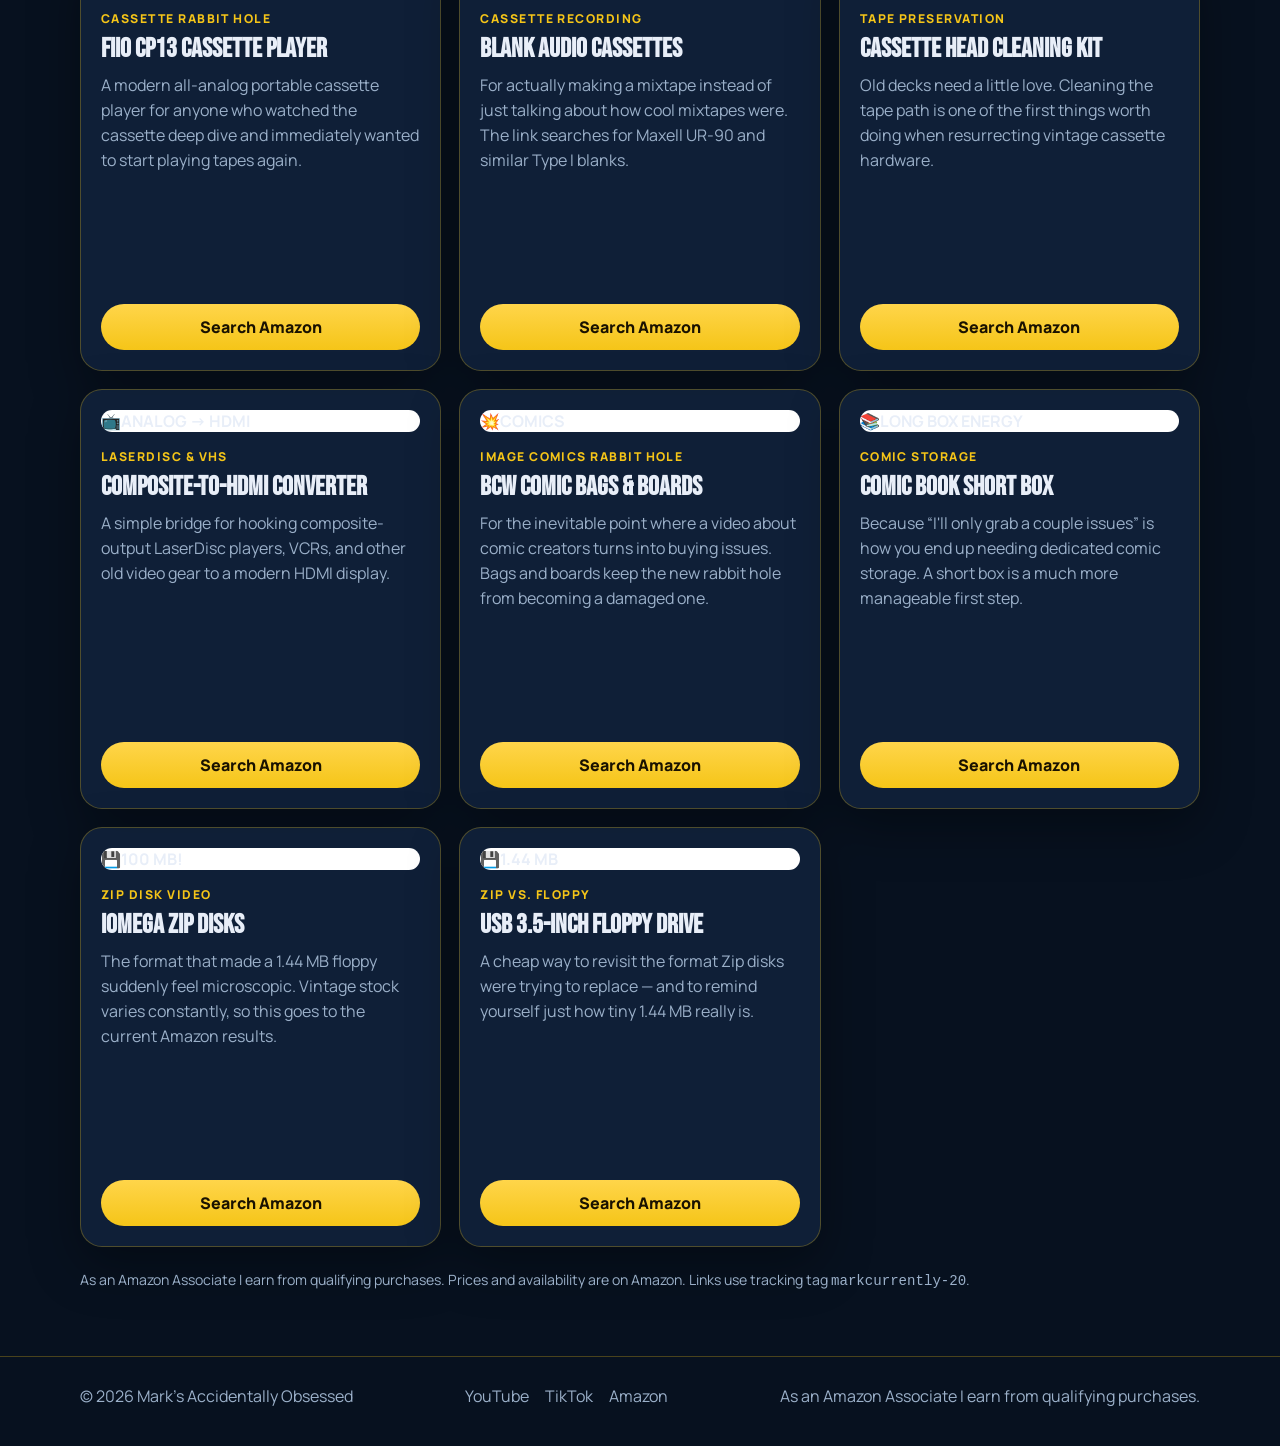
==== commit 44016e55: "Expand affiliate shop with video-related rabbit hole gear" ====
--- a/shop.html
+++ b/shop.html
@@ -34,8 +34,9 @@
       <div class="section-head">
         <p class="kicker">Shop the rabbit holes</p>
         <h2>The obsession shelf</h2>
-        <p>A rotating list of products that feel like <strong>Mark's Accidentally Obsessed</strong>: retro audio, cassettes, weird physical media, watches, Japanese-learning gear, and tools for taking old tech apart just to see what makes it tick.</p>
-        <p>These aren't all “my exact gear” — they're curated picks that fit the same obsessions as the channel.</p>
+        <p>A rotating list of products that feel like <strong>Mark's Accidentally Obsessed</strong>: retro audio, cassettes, weird physical media, comics, old-computer gear, watches, Japanese-learning gear, and tools for taking old tech apart just to see what makes it tick.</p>
+        <p>These aren't all “my exact gear” — they're curated picks tied to the same rabbit holes as the videos. For vintage or frequently changing products, links open an Amazon search so you can see what's actually available right now.</p>
+        <p class="notice inline-notice"><strong>Affiliate disclosure:</strong> As an Amazon Associate I earn from qualifying purchases.</p>
       </div>
 
       <div class="shop-grid">
@@ -97,6 +98,86 @@
           <h3>iFixit Pro Tech Toolkit</h3>
           <p>For opening old gadgets, resurrecting weird hardware, and answering the dangerous question: “Okay, but how does this thing actually work?”</p>
           <a class="btn btn-gold" href="https://www.amazon.com/s?k=iFixit+Pro+Tech+Toolkit+IF145-307-4&amp;tag=markcurrently-20" target="_blank" rel="noopener">View product</a>
+        </article>
+
+        <article class="card product">
+          <a class="product-image-link" href="https://www.amazon.com/s?k=FiiO+CP13+cassette+player&amp;tag=markcurrently-20" target="_blank" rel="noopener">
+            <div class="product-visual"><span>📼</span><strong>CASSETTE</strong></div>
+          </a>
+          <p class="product-tag">Cassette rabbit hole</p>
+          <h3>FiiO CP13 Cassette Player</h3>
+          <p>A modern all-analog portable cassette player for anyone who watched the cassette deep dive and immediately wanted to start playing tapes again.</p>
+          <a class="btn btn-gold" href="https://www.amazon.com/s?k=FiiO+CP13+cassette+player&amp;tag=markcurrently-20" target="_blank" rel="noopener">Search Amazon</a>
+        </article>
+
+        <article class="card product">
+          <a class="product-image-link" href="https://www.amazon.com/s?k=Maxell+UR+90+blank+cassette+tapes&amp;tag=markcurrently-20" target="_blank" rel="noopener">
+            <div class="product-visual"><span>⏺️</span><strong>RECORD</strong></div>
+          </a>
+          <p class="product-tag">Cassette recording</p>
+          <h3>Blank Audio Cassettes</h3>
+          <p>For actually making a mixtape instead of just talking about how cool mixtapes were. The link searches for Maxell UR-90 and similar Type I blanks.</p>
+          <a class="btn btn-gold" href="https://www.amazon.com/s?k=Maxell+UR+90+blank+cassette+tapes&amp;tag=markcurrently-20" target="_blank" rel="noopener">Search Amazon</a>
+        </article>
+
+        <article class="card product">
+          <a class="product-image-link" href="https://www.amazon.com/s?k=cassette+head+cleaner+demagnetizer&amp;tag=markcurrently-20" target="_blank" rel="noopener">
+            <div class="product-visual"><span>🧼</span><strong>TAPE CARE</strong></div>
+          </a>
+          <p class="product-tag">Tape preservation</p>
+          <h3>Cassette Head Cleaning Kit</h3>
+          <p>Old decks need a little love. Cleaning the tape path is one of the first things worth doing when resurrecting vintage cassette hardware.</p>
+          <a class="btn btn-gold" href="https://www.amazon.com/s?k=cassette+head+cleaner+demagnetizer&amp;tag=markcurrently-20" target="_blank" rel="noopener">Search Amazon</a>
+        </article>
+
+        <article class="card product">
+          <a class="product-image-link" href="https://www.amazon.com/s?k=RCA+composite+to+HDMI+converter&amp;tag=markcurrently-20" target="_blank" rel="noopener">
+            <div class="product-visual"><span>📺</span><strong>ANALOG → HDMI</strong></div>
+          </a>
+          <p class="product-tag">LaserDisc &amp; VHS</p>
+          <h3>Composite-to-HDMI Converter</h3>
+          <p>A simple bridge for hooking composite-output LaserDisc players, VCRs, and other old video gear to a modern HDMI display.</p>
+          <a class="btn btn-gold" href="https://www.amazon.com/s?k=RCA+composite+to+HDMI+converter&amp;tag=markcurrently-20" target="_blank" rel="noopener">Search Amazon</a>
+        </article>
+
+        <article class="card product">
+          <a class="product-image-link" href="https://www.amazon.com/s?k=BCW+current+comic+bags+boards&amp;tag=markcurrently-20" target="_blank" rel="noopener">
+            <div class="product-visual"><span>💥</span><strong>COMICS</strong></div>
+          </a>
+          <p class="product-tag">Image Comics rabbit hole</p>
+          <h3>BCW Comic Bags &amp; Boards</h3>
+          <p>For the inevitable point where a video about comic creators turns into buying issues. Bags and boards keep the new rabbit hole from becoming a damaged one.</p>
+          <a class="btn btn-gold" href="https://www.amazon.com/s?k=BCW+current+comic+bags+boards&amp;tag=markcurrently-20" target="_blank" rel="noopener">Search Amazon</a>
+        </article>
+
+        <article class="card product">
+          <a class="product-image-link" href="https://www.amazon.com/s?k=BCW+comic+book+short+box&amp;tag=markcurrently-20" target="_blank" rel="noopener">
+            <div class="product-visual"><span>📚</span><strong>LONG BOX ENERGY</strong></div>
+          </a>
+          <p class="product-tag">Comic storage</p>
+          <h3>Comic Book Short Box</h3>
+          <p>Because “I'll only grab a couple issues” is how you end up needing dedicated comic storage. A short box is a much more manageable first step.</p>
+          <a class="btn btn-gold" href="https://www.amazon.com/s?k=BCW+comic+book+short+box&amp;tag=markcurrently-20" target="_blank" rel="noopener">Search Amazon</a>
+        </article>
+
+        <article class="card product">
+          <a class="product-image-link" href="https://www.amazon.com/s?k=Iomega+Zip+100+disks&amp;tag=markcurrently-20" target="_blank" rel="noopener">
+            <div class="product-visual"><span>💾</span><strong>100 MB!</strong></div>
+          </a>
+          <p class="product-tag">Zip Disk video</p>
+          <h3>Iomega Zip Disks</h3>
+          <p>The format that made a 1.44 MB floppy suddenly feel microscopic. Vintage stock varies constantly, so this goes to the current Amazon results.</p>
+          <a class="btn btn-gold" href="https://www.amazon.com/s?k=Iomega+Zip+100+disks&amp;tag=markcurrently-20" target="_blank" rel="noopener">Search Amazon</a>
+        </article>
+
+        <article class="card product">
+          <a class="product-image-link" href="https://www.amazon.com/s?k=USB+3.5+inch+floppy+disk+drive&amp;tag=markcurrently-20" target="_blank" rel="noopener">
+            <div class="product-visual"><span>💾</span><strong>1.44 MB</strong></div>
+          </a>
+          <p class="product-tag">Zip vs. floppy</p>
+          <h3>USB 3.5-Inch Floppy Drive</h3>
+          <p>A cheap way to revisit the format Zip disks were trying to replace — and to remind yourself just how tiny 1.44 MB really is.</p>
+          <a class="btn btn-gold" href="https://www.amazon.com/s?k=USB+3.5+inch+floppy+disk+drive&amp;tag=markcurrently-20" target="_blank" rel="noopener">Search Amazon</a>
         </article>
       </div>
 
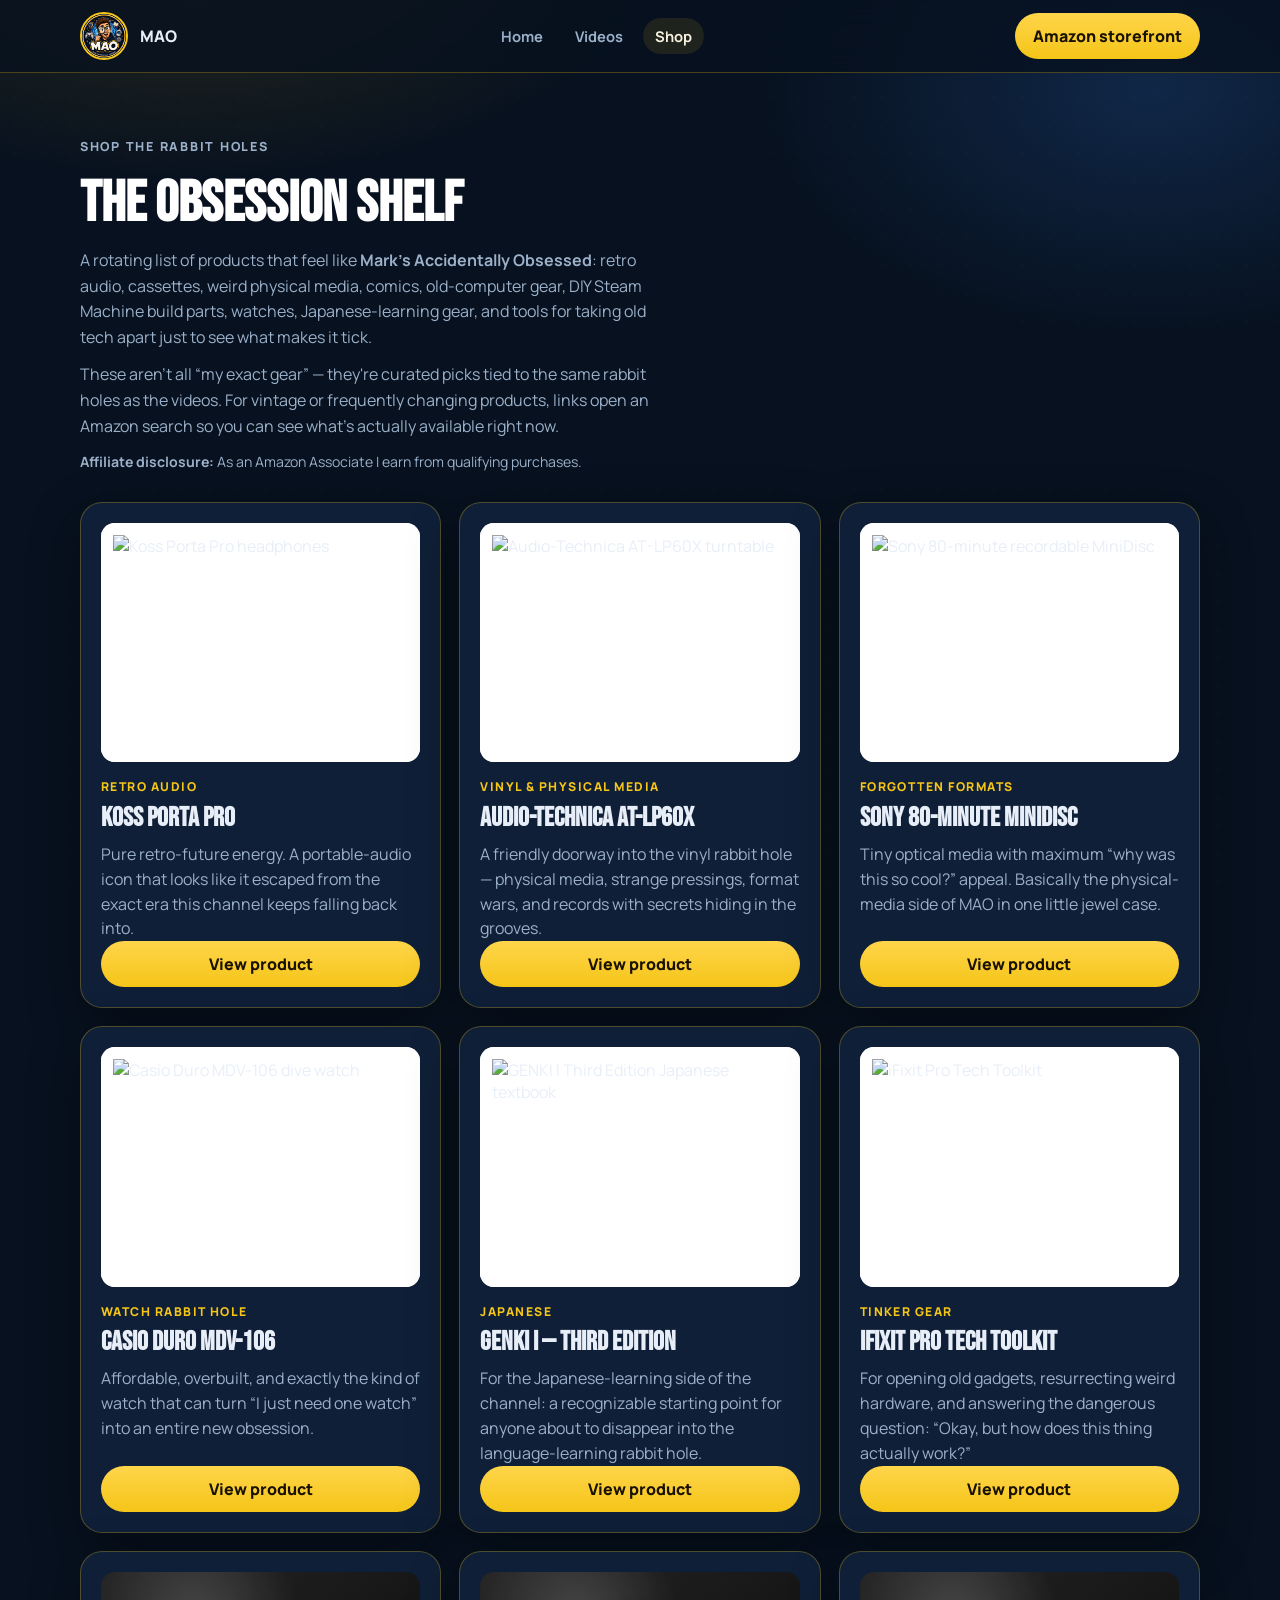
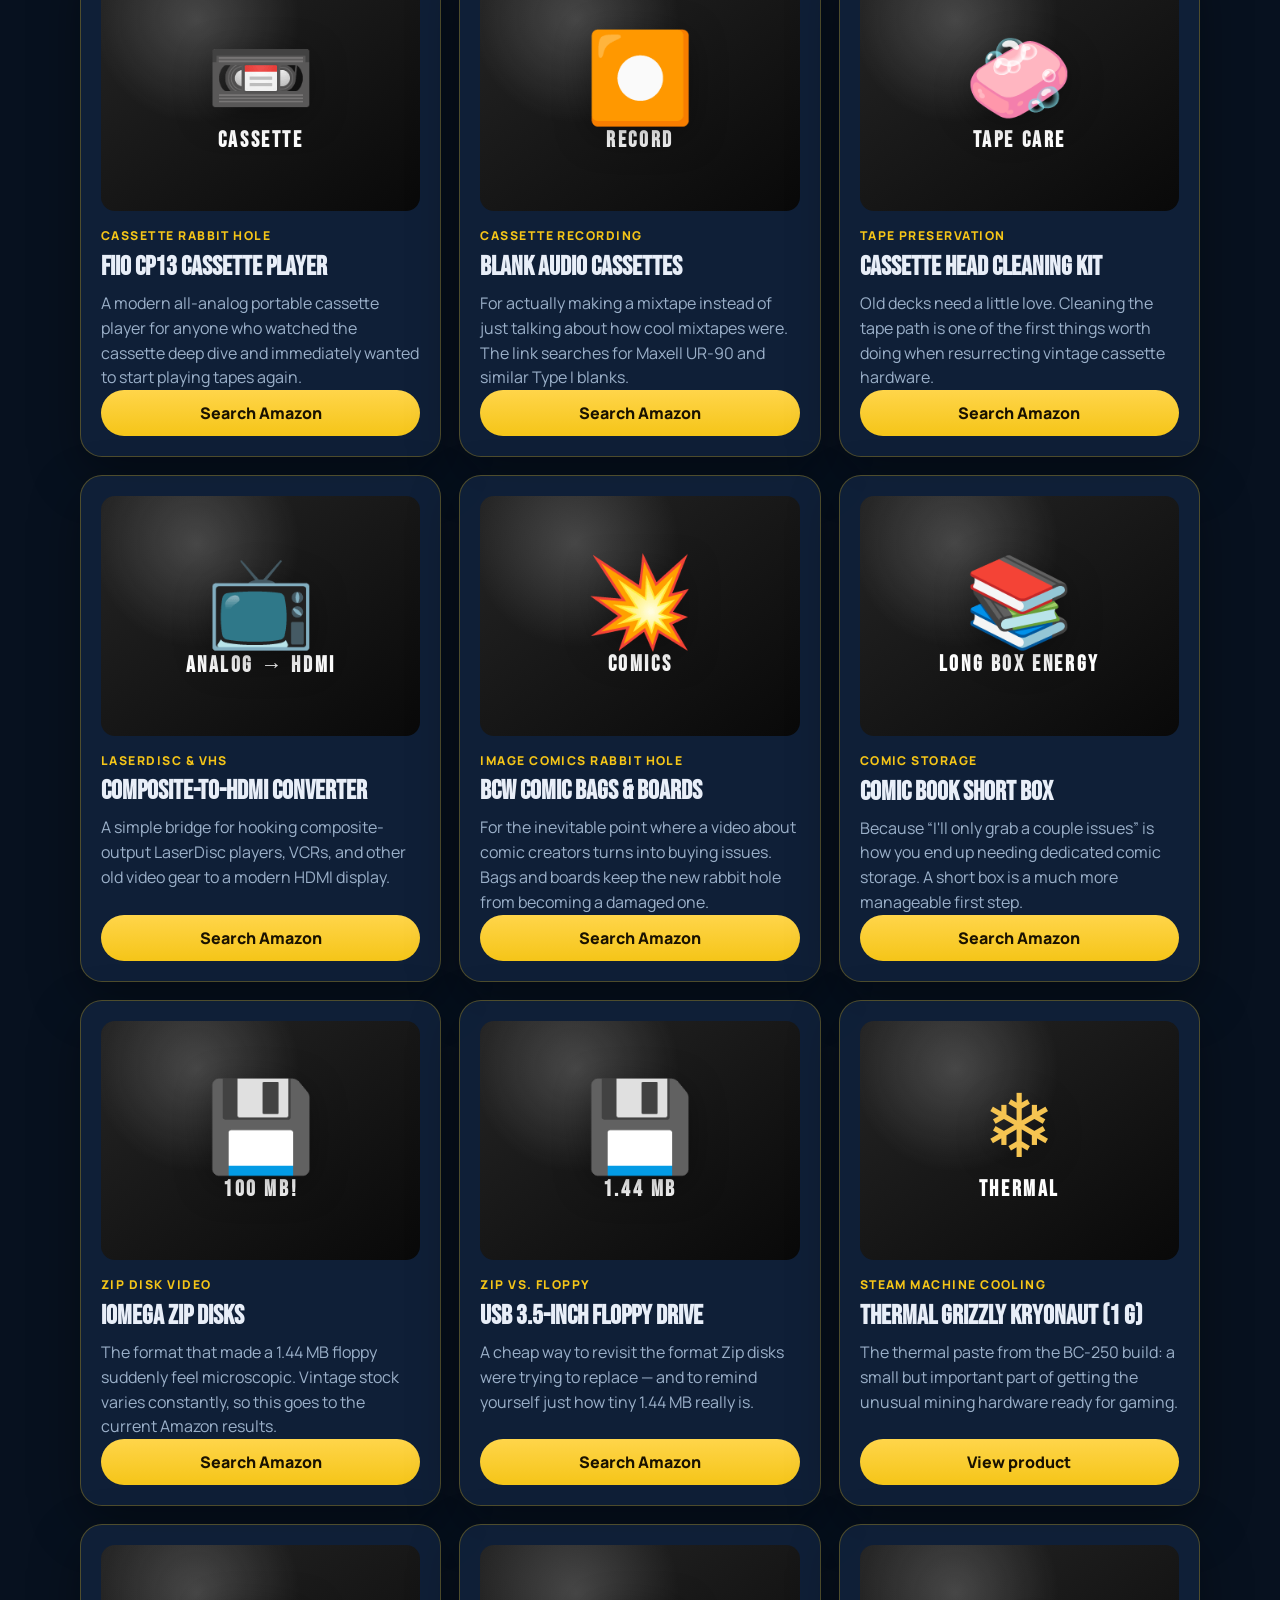
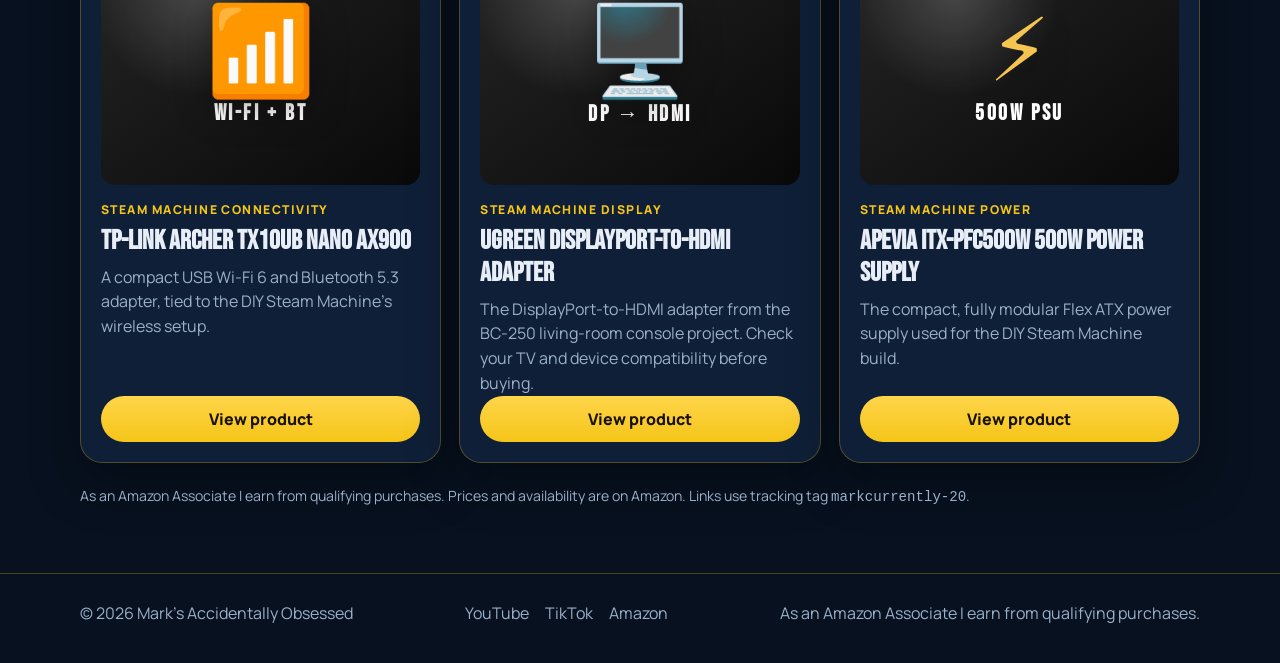
==== commit 3b966025: "Append four verified Steam Machine parts to affiliate shop" ====
--- a/shop.html
+++ b/shop.html
@@ -34,7 +34,7 @@
       <div class="section-head">
         <p class="kicker">Shop the rabbit holes</p>
         <h2>The obsession shelf</h2>
-        <p>A rotating list of products that feel like <strong>Mark's Accidentally Obsessed</strong>: retro audio, cassettes, weird physical media, comics, old-computer gear, watches, Japanese-learning gear, and tools for taking old tech apart just to see what makes it tick.</p>
+        <p>A rotating list of products that feel like <strong>Mark's Accidentally Obsessed</strong>: retro audio, cassettes, weird physical media, comics, old-computer gear, DIY Steam Machine build parts, watches, Japanese-learning gear, and tools for taking old tech apart just to see what makes it tick.</p>
         <p>These aren't all “my exact gear” — they're curated picks tied to the same rabbit holes as the videos. For vintage or frequently changing products, links open an Amazon search so you can see what's actually available right now.</p>
         <p class="notice inline-notice"><strong>Affiliate disclosure:</strong> As an Amazon Associate I earn from qualifying purchases.</p>
       </div>
@@ -178,6 +178,49 @@
           <h3>USB 3.5-Inch Floppy Drive</h3>
           <p>A cheap way to revisit the format Zip disks were trying to replace — and to remind yourself just how tiny 1.44 MB really is.</p>
           <a class="btn btn-gold" href="https://www.amazon.com/s?k=USB+3.5+inch+floppy+disk+drive&amp;tag=markcurrently-20" target="_blank" rel="noopener">Search Amazon</a>
+        </article>
+
+        <article class="card product">
+          <a class="product-image-link" href="https://www.amazon.com/dp/B0F48FLCRX?tag=markcurrently-20" target="_blank" rel="noopener">
+            <div class="product-visual"><span>❄️</span><strong>THERMAL</strong></div>
+          </a>
+          <p class="product-tag">Steam Machine cooling</p>
+          <h3>Thermal Grizzly Kryonaut (1 g)</h3>
+          <p>The thermal paste from the BC-250 build: a small but important part of getting the unusual mining hardware ready for gaming.</p>
+          <a class="btn btn-gold" href="https://www.amazon.com/dp/B0F48FLCRX?tag=markcurrently-20" target="_blank" rel="noopener">View product</a>
+        </article>
+
+
+        <article class="card product">
+          <a class="product-image-link" href="https://www.amazon.com/dp/B0F9CNQN42?th=1&amp;tag=markcurrently-20" target="_blank" rel="noopener">
+            <div class="product-visual"><span>📶</span><strong>WI-FI + BT</strong></div>
+          </a>
+          <p class="product-tag">Steam Machine connectivity</p>
+          <h3>TP-Link Archer TX10UB Nano AX900</h3>
+          <p>A compact USB Wi-Fi 6 and Bluetooth 5.3 adapter, tied to the DIY Steam Machine's wireless setup.</p>
+          <a class="btn btn-gold" href="https://www.amazon.com/dp/B0F9CNQN42?th=1&amp;tag=markcurrently-20" target="_blank" rel="noopener">View product</a>
+        </article>
+
+
+        <article class="card product">
+          <a class="product-image-link" href="https://www.amazon.com/dp/B0FQCF62CD?tag=markcurrently-20" target="_blank" rel="noopener">
+            <div class="product-visual"><span>🖥️</span><strong>DP → HDMI</strong></div>
+          </a>
+          <p class="product-tag">Steam Machine display</p>
+          <h3>UGREEN DisplayPort-to-HDMI Adapter</h3>
+          <p>The DisplayPort-to-HDMI adapter from the BC-250 living-room console project. Check your TV and device compatibility before buying.</p>
+          <a class="btn btn-gold" href="https://www.amazon.com/dp/B0FQCF62CD?tag=markcurrently-20" target="_blank" rel="noopener">View product</a>
+        </article>
+
+
+        <article class="card product">
+          <a class="product-image-link" href="https://www.amazon.com/dp/B0CWN59YCZ?tag=markcurrently-20" target="_blank" rel="noopener">
+            <div class="product-visual"><span>⚡</span><strong>500W PSU</strong></div>
+          </a>
+          <p class="product-tag">Steam Machine power</p>
+          <h3>Apevia ITX-PFC500W 500W Power Supply</h3>
+          <p>The compact, fully modular Flex ATX power supply used for the DIY Steam Machine build.</p>
+          <a class="btn btn-gold" href="https://www.amazon.com/dp/B0CWN59YCZ?tag=markcurrently-20" target="_blank" rel="noopener">View product</a>
         </article>
       </div>
 
--- a/css/styles.css
+++ b/css/styles.css
@@ -60,6 +60,11 @@
 .product { display: flex; flex-direction: column; min-height: 420px; }
 .product-image-link { display: block; border-radius: 14px; overflow: hidden; background: #fff; margin-bottom: 14px; }
 .product img { width: 100%; aspect-ratio: 4/3; object-fit: contain; background: #fff; padding: 12px; transition: transform .2s ease; }
+.product-visual { width: 100%; aspect-ratio: 4/3; display: flex; flex-direction: column; align-items: center; justify-content: center; gap: 10px; padding: 18px; background: radial-gradient(circle at 30% 20%, rgba(255,255,255,.18), transparent 35%), linear-gradient(145deg, #252525, #090909); color: #f5c451; text-align: center; }
+.product-visual span { font-size: clamp(3rem, 8vw, 5.5rem); line-height: 1; filter: drop-shadow(0 8px 18px rgba(0,0,0,.35)); }
+.product-visual strong { font-family: 'Bebas Neue', sans-serif; font-size: 1.35rem; letter-spacing: .12em; color: #fff; }
+.product-image-link:hover .product-visual { transform: scale(1.015); }
+.inline-notice { max-width: 760px; }
 .product-image-link:hover img { transform: scale(1.03); }
 .product-tag { color: var(--gold) !important; font-size: .76rem; font-weight: 800; letter-spacing: .12em; text-transform: uppercase; margin-top: 2px; }
 .product h3 { margin-top: 5px; }
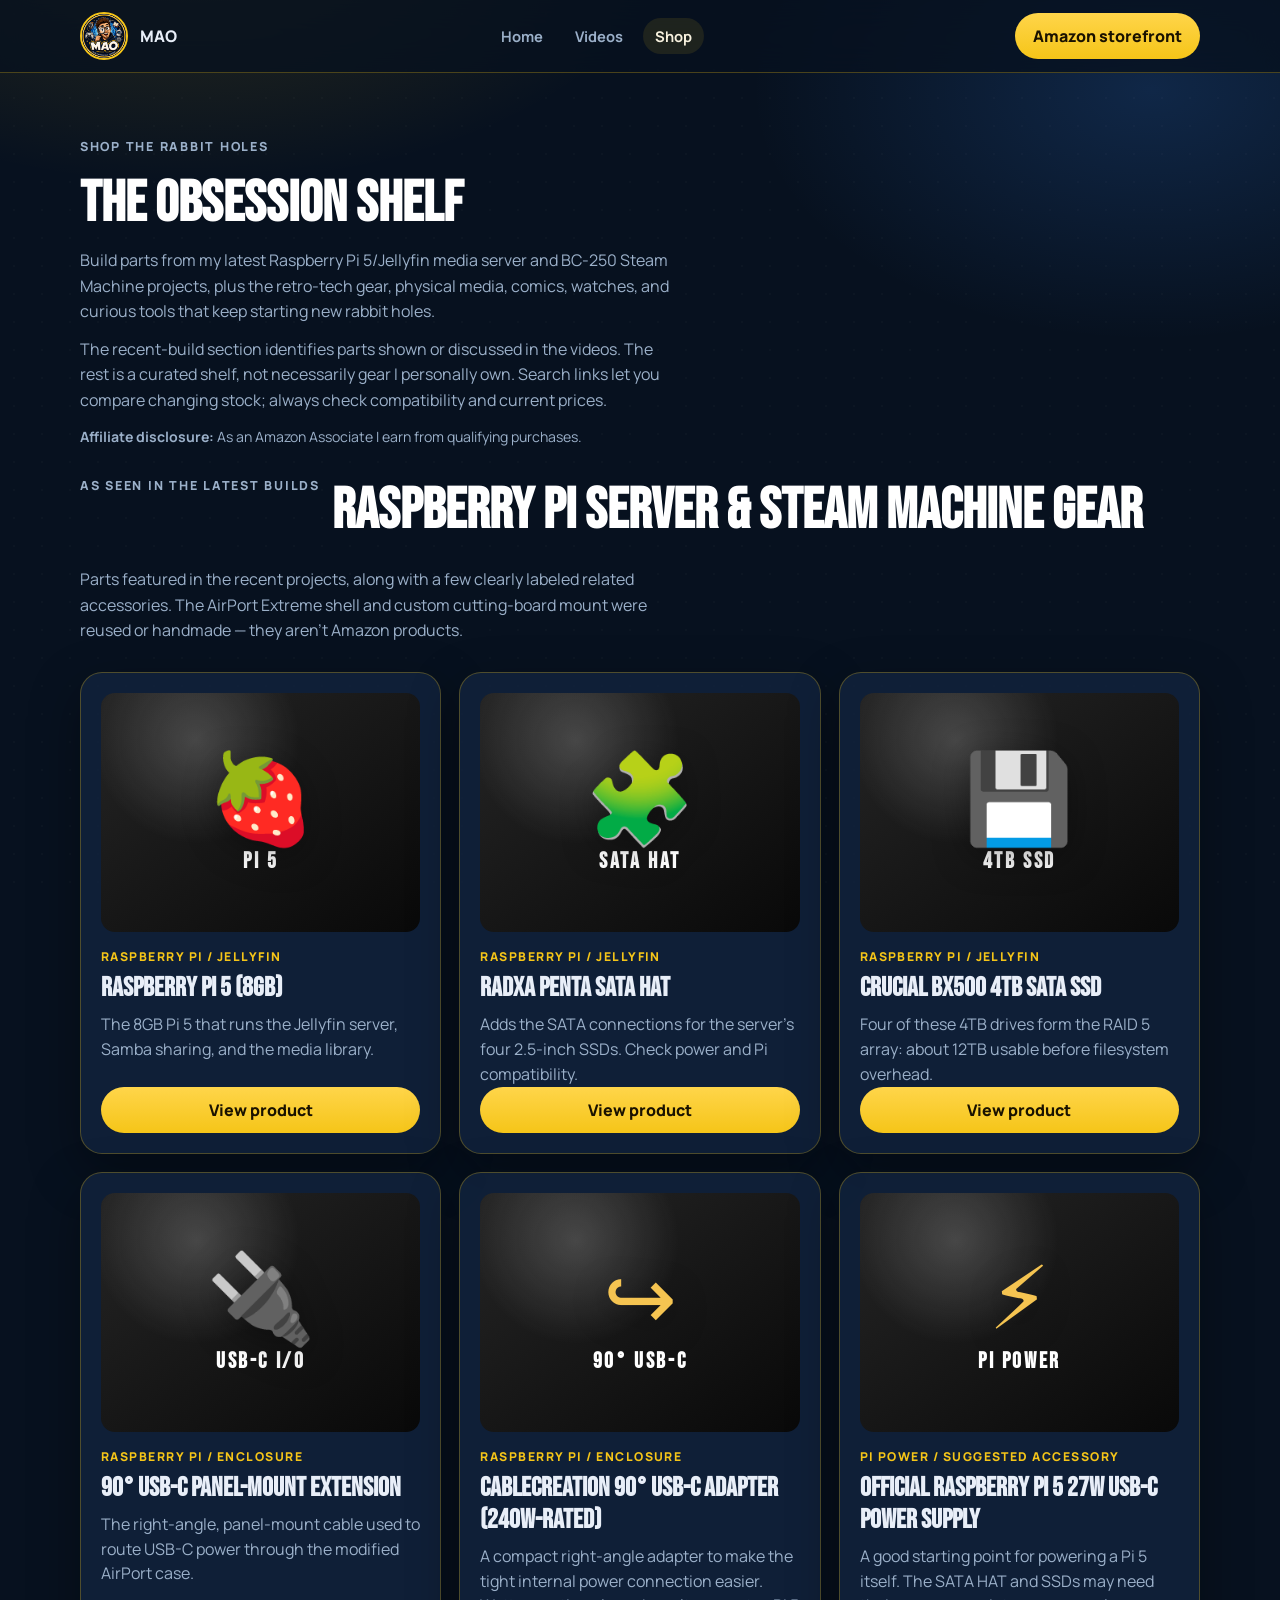
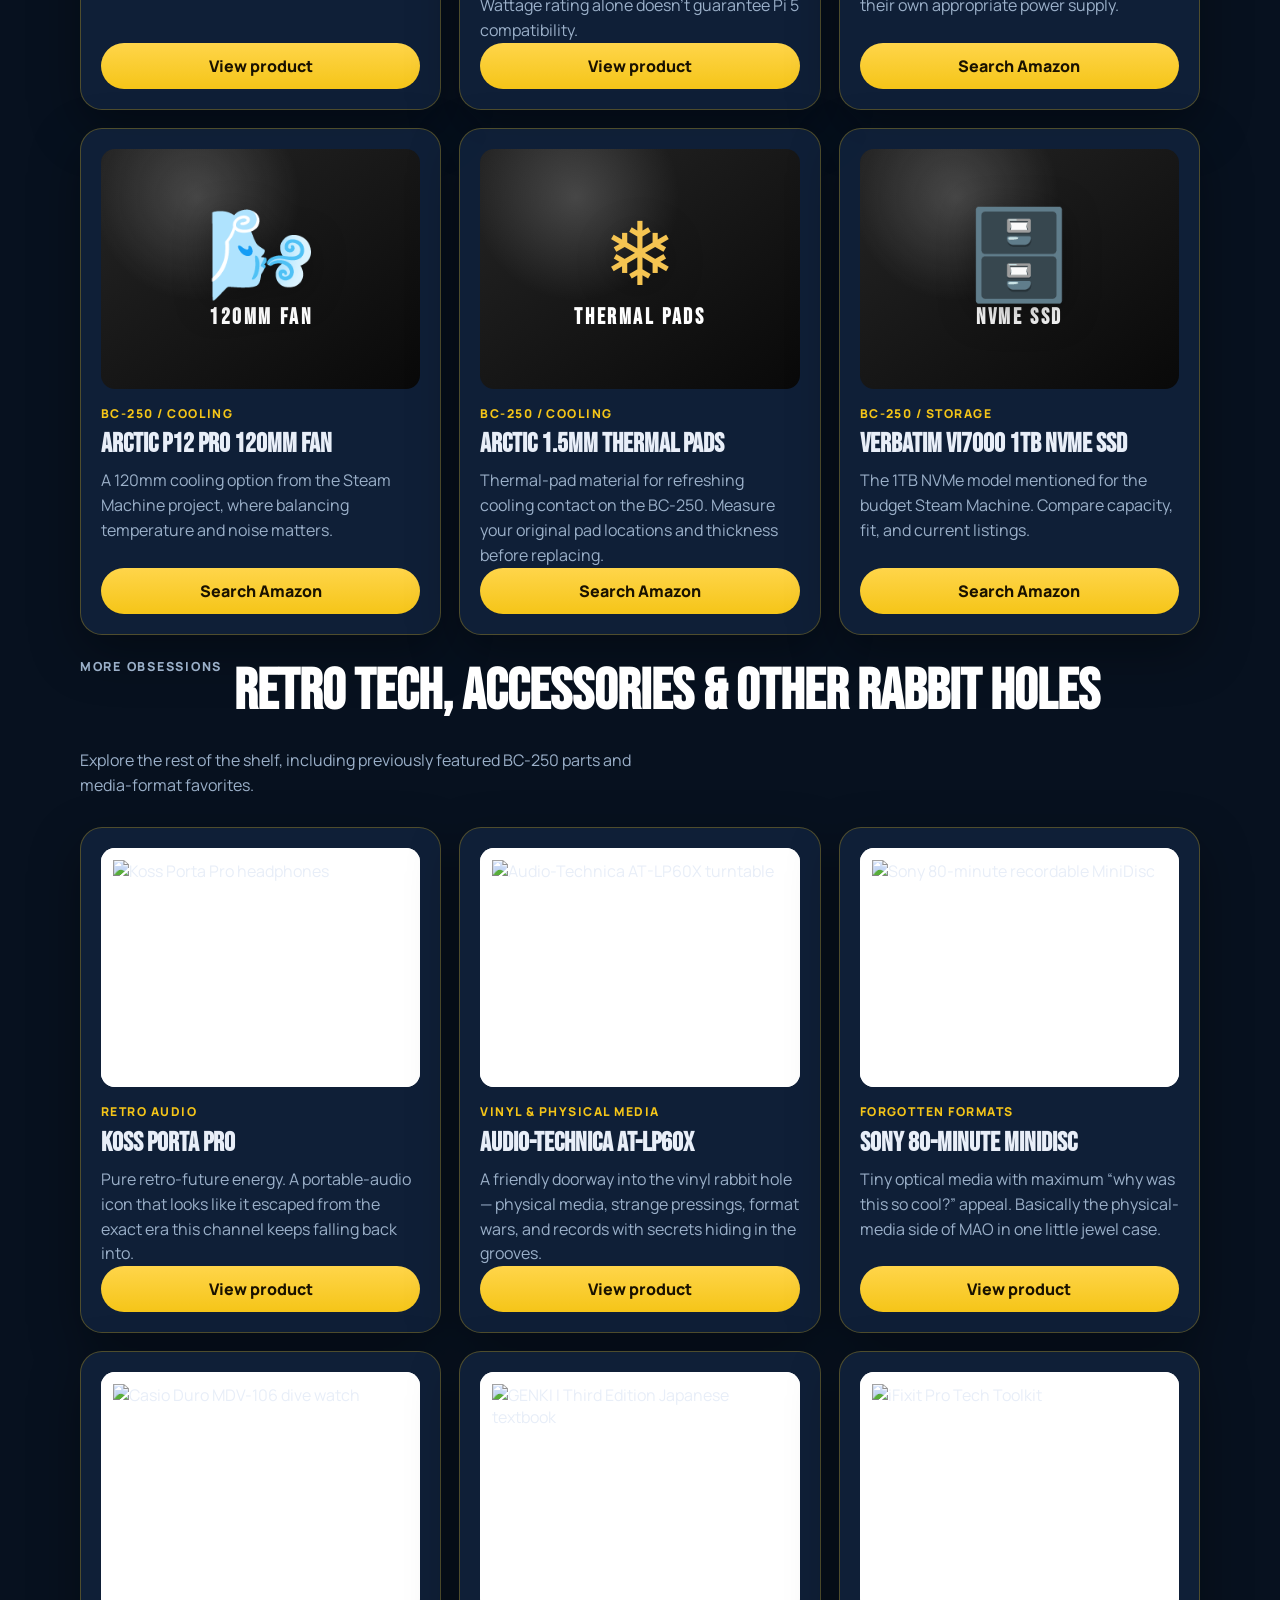
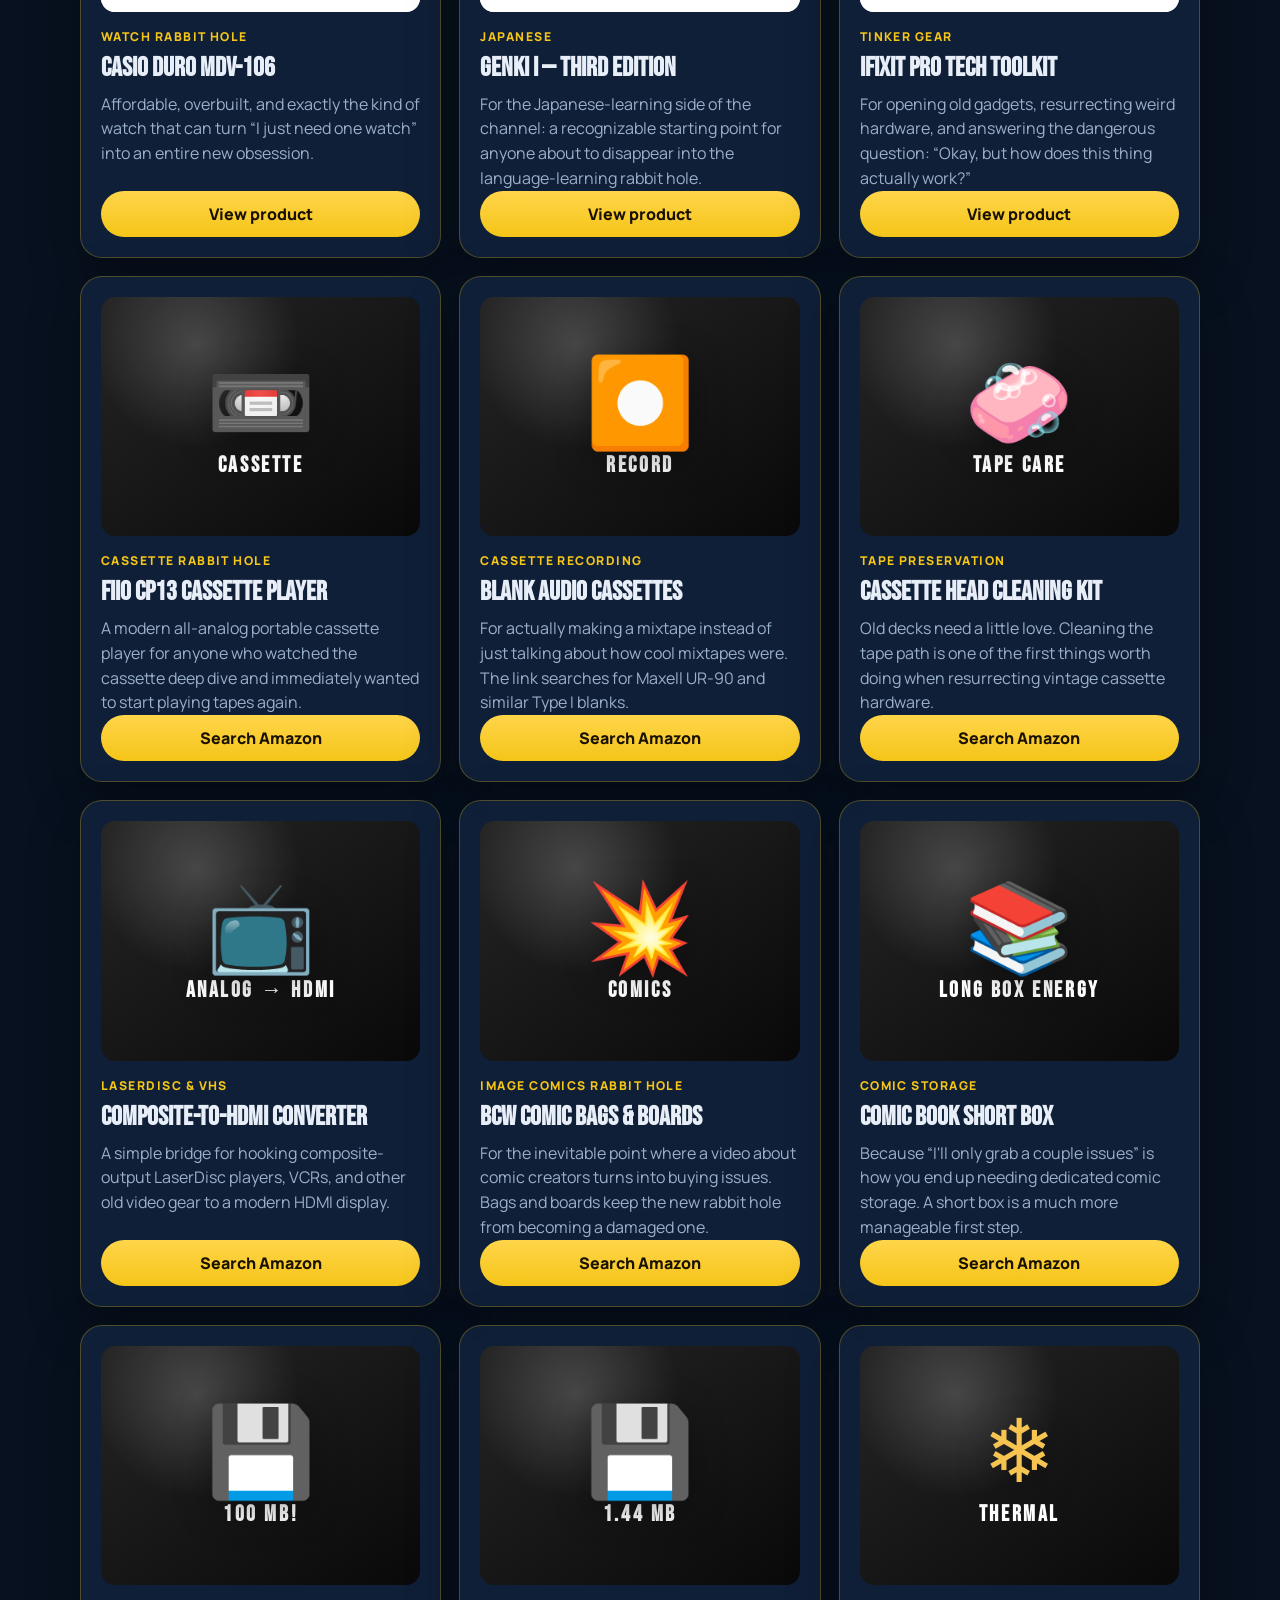
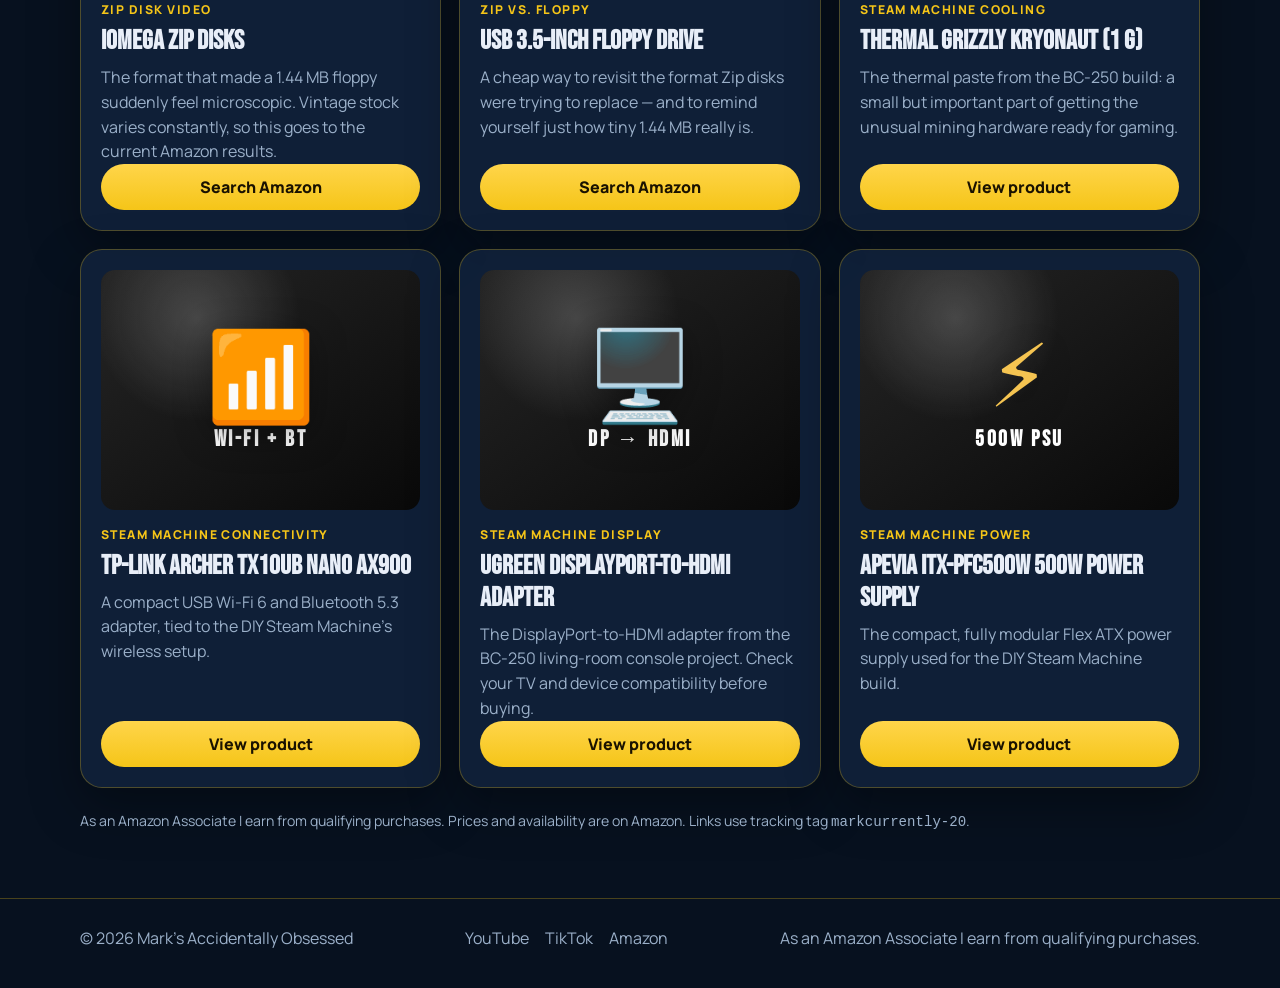
==== commit cde162a5: "Update October 2026 long-form videos and recent build gear: shop.html" ====
--- a/shop.html
+++ b/shop.html
@@ -4,7 +4,7 @@
   <meta charset="UTF-8" />
   <meta name="viewport" content="width=device-width, initial-scale=1" />
   <title>Shop — Mark's Accidentally Obsessed</title>
-  <meta name="description" content="A curated shelf of retro audio, cassettes, physical media, watches, Japanese-learning gear, and tech tools that fit Mark's Accidentally Obsessed." />
+  <meta name="description" content="Shop gear featured in Mark's Raspberry Pi Jellyfin server and BC-250 Steam Machine videos, plus retro audio, physical media, watches, and tinkering tools." />
   <link rel="canonical" href="https://marksaccidentallyobsessed.com/shop.html" />
   <link rel="icon" href="assets/Mark%E2%80%99s%20Accidentally%20Obsessed%20Badge.png" />
   <link rel="preconnect" href="https://fonts.googleapis.com" />
@@ -34,11 +34,113 @@
       <div class="section-head">
         <p class="kicker">Shop the rabbit holes</p>
         <h2>The obsession shelf</h2>
-        <p>A rotating list of products that feel like <strong>Mark's Accidentally Obsessed</strong>: retro audio, cassettes, weird physical media, comics, old-computer gear, DIY Steam Machine build parts, watches, Japanese-learning gear, and tools for taking old tech apart just to see what makes it tick.</p>
-        <p>These aren't all “my exact gear” — they're curated picks tied to the same rabbit holes as the videos. For vintage or frequently changing products, links open an Amazon search so you can see what's actually available right now.</p>
+        <p>Build parts from my latest Raspberry Pi 5/Jellyfin media server and BC-250 Steam Machine projects, plus the retro-tech gear, physical media, comics, watches, and curious tools that keep starting new rabbit holes.</p>
+        <p>The recent-build section identifies parts shown or discussed in the videos. The rest is a curated shelf, not necessarily gear I personally own. Search links let you compare changing stock; always check compatibility and current prices.</p>
         <p class="notice inline-notice"><strong>Affiliate disclosure:</strong> As an Amazon Associate I earn from qualifying purchases.</p>
       </div>
 
+      <div class="section-head after-block" id="recent-builds">
+        <p class="kicker">As seen in the latest builds</p>
+        <h2>Raspberry Pi server &amp; Steam Machine gear</h2>
+        <p>Parts featured in the recent projects, along with a few clearly labeled related accessories. The AirPort Extreme shell and custom cutting-board mount were reused or handmade — they aren't Amazon products.</p>
+      </div>
+      <div class="shop-grid">
+        <article class="card product">
+          <a class="product-image-link" href="https://www.amazon.com/dp/B0CK2FCG1K?tag=markcurrently-20" target="_blank" rel="noopener noreferrer" aria-label="View Raspberry Pi 5 (8GB) on Amazon">
+            <div class="product-visual"><span aria-hidden="true">🍓</span><strong>PI 5</strong></div>
+          </a>
+          <p class="product-tag">Raspberry Pi / Jellyfin</p>
+          <h3>Raspberry Pi 5 (8GB)</h3>
+          <p>The 8GB Pi 5 that runs the Jellyfin server, Samba sharing, and the media library.</p>
+          <a class="btn btn-gold" href="https://www.amazon.com/dp/B0CK2FCG1K?tag=markcurrently-20" target="_blank" rel="noopener noreferrer">View product</a>
+        </article>
+
+        <article class="card product">
+          <a class="product-image-link" href="https://www.amazon.com/dp/B0DX1HQWB2?tag=markcurrently-20" target="_blank" rel="noopener noreferrer" aria-label="View Radxa Penta SATA HAT on Amazon">
+            <div class="product-visual"><span aria-hidden="true">🧩</span><strong>SATA HAT</strong></div>
+          </a>
+          <p class="product-tag">Raspberry Pi / Jellyfin</p>
+          <h3>Radxa Penta SATA HAT</h3>
+          <p>Adds the SATA connections for the server's four 2.5-inch SSDs. Check power and Pi compatibility.</p>
+          <a class="btn btn-gold" href="https://www.amazon.com/dp/B0DX1HQWB2?tag=markcurrently-20" target="_blank" rel="noopener noreferrer">View product</a>
+        </article>
+
+        <article class="card product">
+          <a class="product-image-link" href="https://www.amazon.com/dp/B0CY7638WZ?tag=markcurrently-20" target="_blank" rel="noopener noreferrer" aria-label="View Crucial BX500 4TB SATA SSD on Amazon">
+            <div class="product-visual"><span aria-hidden="true">💾</span><strong>4TB SSD</strong></div>
+          </a>
+          <p class="product-tag">Raspberry Pi / Jellyfin</p>
+          <h3>Crucial BX500 4TB SATA SSD</h3>
+          <p>Four of these 4TB drives form the RAID 5 array: about 12TB usable before filesystem overhead.</p>
+          <a class="btn btn-gold" href="https://www.amazon.com/dp/B0CY7638WZ?tag=markcurrently-20" target="_blank" rel="noopener noreferrer">View product</a>
+        </article>
+
+        <article class="card product">
+          <a class="product-image-link" href="https://www.amazon.com/dp/B0GF6FLZ7M?tag=markcurrently-20" target="_blank" rel="noopener noreferrer" aria-label="View 90° USB-C Panel-Mount Extension on Amazon">
+            <div class="product-visual"><span aria-hidden="true">🔌</span><strong>USB-C I/O</strong></div>
+          </a>
+          <p class="product-tag">Raspberry Pi / enclosure</p>
+          <h3>90° USB-C Panel-Mount Extension</h3>
+          <p>The right-angle, panel-mount cable used to route USB-C power through the modified AirPort case.</p>
+          <a class="btn btn-gold" href="https://www.amazon.com/dp/B0GF6FLZ7M?tag=markcurrently-20" target="_blank" rel="noopener noreferrer">View product</a>
+        </article>
+
+        <article class="card product">
+          <a class="product-image-link" href="https://www.amazon.com/dp/B0FHPJW69S?tag=markcurrently-20" target="_blank" rel="noopener noreferrer" aria-label="View CableCreation 90° USB-C Adapter (240W-rated) on Amazon">
+            <div class="product-visual"><span aria-hidden="true">↪️</span><strong>90° USB-C</strong></div>
+          </a>
+          <p class="product-tag">Raspberry Pi / enclosure</p>
+          <h3>CableCreation 90° USB-C Adapter (240W-rated)</h3>
+          <p>A compact right-angle adapter to make the tight internal power connection easier. Wattage rating alone doesn't guarantee Pi 5 compatibility.</p>
+          <a class="btn btn-gold" href="https://www.amazon.com/dp/B0FHPJW69S?tag=markcurrently-20" target="_blank" rel="noopener noreferrer">View product</a>
+        </article>
+
+        <article class="card product">
+          <a class="product-image-link" href="https://www.amazon.com/s?k=official+Raspberry+Pi+5+27W+power+supply&amp;tag=markcurrently-20" target="_blank" rel="noopener noreferrer" aria-label="View Official Raspberry Pi 5 27W USB-C Power Supply on Amazon">
+            <div class="product-visual"><span aria-hidden="true">⚡</span><strong>PI POWER</strong></div>
+          </a>
+          <p class="product-tag">Pi power / suggested accessory</p>
+          <h3>Official Raspberry Pi 5 27W USB-C Power Supply</h3>
+          <p>A good starting point for powering a Pi 5 itself. The SATA HAT and SSDs may need their own appropriate power supply.</p>
+          <a class="btn btn-gold" href="https://www.amazon.com/s?k=official+Raspberry+Pi+5+27W+power+supply&amp;tag=markcurrently-20" target="_blank" rel="noopener noreferrer">Search Amazon</a>
+        </article>
+
+        <article class="card product">
+          <a class="product-image-link" href="https://www.amazon.com/s?k=ARCTIC+P12+Pro+120mm+fan&amp;tag=markcurrently-20" target="_blank" rel="noopener noreferrer" aria-label="View ARCTIC P12 Pro 120mm Fan on Amazon">
+            <div class="product-visual"><span aria-hidden="true">🌬️</span><strong>120MM FAN</strong></div>
+          </a>
+          <p class="product-tag">BC-250 / cooling</p>
+          <h3>ARCTIC P12 Pro 120mm Fan</h3>
+          <p>A 120mm cooling option from the Steam Machine project, where balancing temperature and noise matters.</p>
+          <a class="btn btn-gold" href="https://www.amazon.com/s?k=ARCTIC+P12+Pro+120mm+fan&amp;tag=markcurrently-20" target="_blank" rel="noopener noreferrer">Search Amazon</a>
+        </article>
+
+        <article class="card product">
+          <a class="product-image-link" href="https://www.amazon.com/s?k=ARCTIC+thermal+pad+1.5mm&amp;tag=markcurrently-20" target="_blank" rel="noopener noreferrer" aria-label="View ARCTIC 1.5mm Thermal Pads on Amazon">
+            <div class="product-visual"><span aria-hidden="true">❄️</span><strong>THERMAL PADS</strong></div>
+          </a>
+          <p class="product-tag">BC-250 / cooling</p>
+          <h3>ARCTIC 1.5mm Thermal Pads</h3>
+          <p>Thermal-pad material for refreshing cooling contact on the BC-250. Measure your original pad locations and thickness before replacing.</p>
+          <a class="btn btn-gold" href="https://www.amazon.com/s?k=ARCTIC+thermal+pad+1.5mm&amp;tag=markcurrently-20" target="_blank" rel="noopener noreferrer">Search Amazon</a>
+        </article>
+
+        <article class="card product">
+          <a class="product-image-link" href="https://www.amazon.com/s?k=Verbatim+Vi7000+1TB+NVMe+SSD&amp;tag=markcurrently-20" target="_blank" rel="noopener noreferrer" aria-label="View Verbatim Vi7000 1TB NVMe SSD on Amazon">
+            <div class="product-visual"><span aria-hidden="true">🗄️</span><strong>NVME SSD</strong></div>
+          </a>
+          <p class="product-tag">BC-250 / storage</p>
+          <h3>Verbatim Vi7000 1TB NVMe SSD</h3>
+          <p>The 1TB NVMe model mentioned for the budget Steam Machine. Compare capacity, fit, and current listings.</p>
+          <a class="btn btn-gold" href="https://www.amazon.com/s?k=Verbatim+Vi7000+1TB+NVMe+SSD&amp;tag=markcurrently-20" target="_blank" rel="noopener noreferrer">Search Amazon</a>
+        </article>
+      </div>
+
+      <div class="section-head after-block">
+        <p class="kicker">More obsessions</p>
+        <h2>Retro tech, accessories &amp; other rabbit holes</h2>
+        <p>Explore the rest of the shelf, including previously featured BC-250 parts and media-format favorites.</p>
+      </div>
       <div class="shop-grid">
         <article class="card product">
           <a class="product-image-link" href="https://www.amazon.com/dp/B0755N6CSR/ref=nosim?tag=markcurrently-20" target="_blank" rel="noopener">
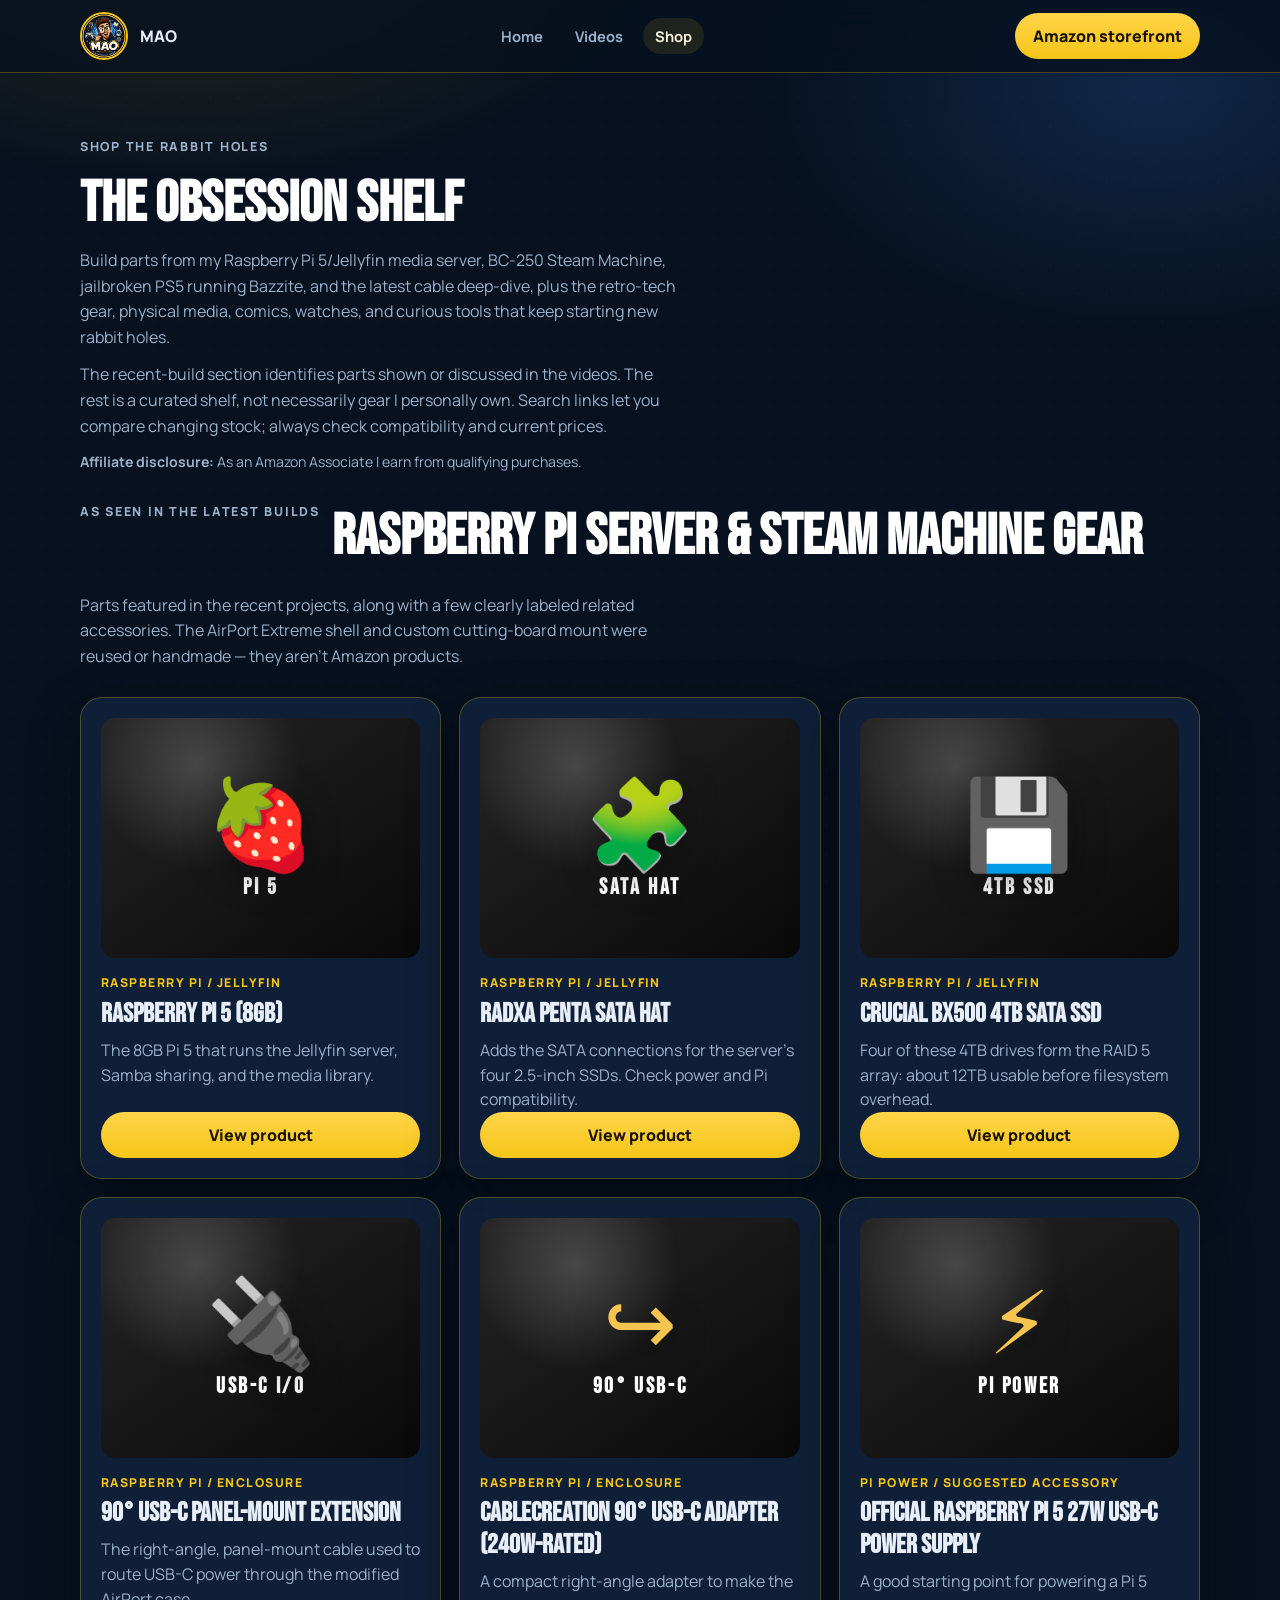
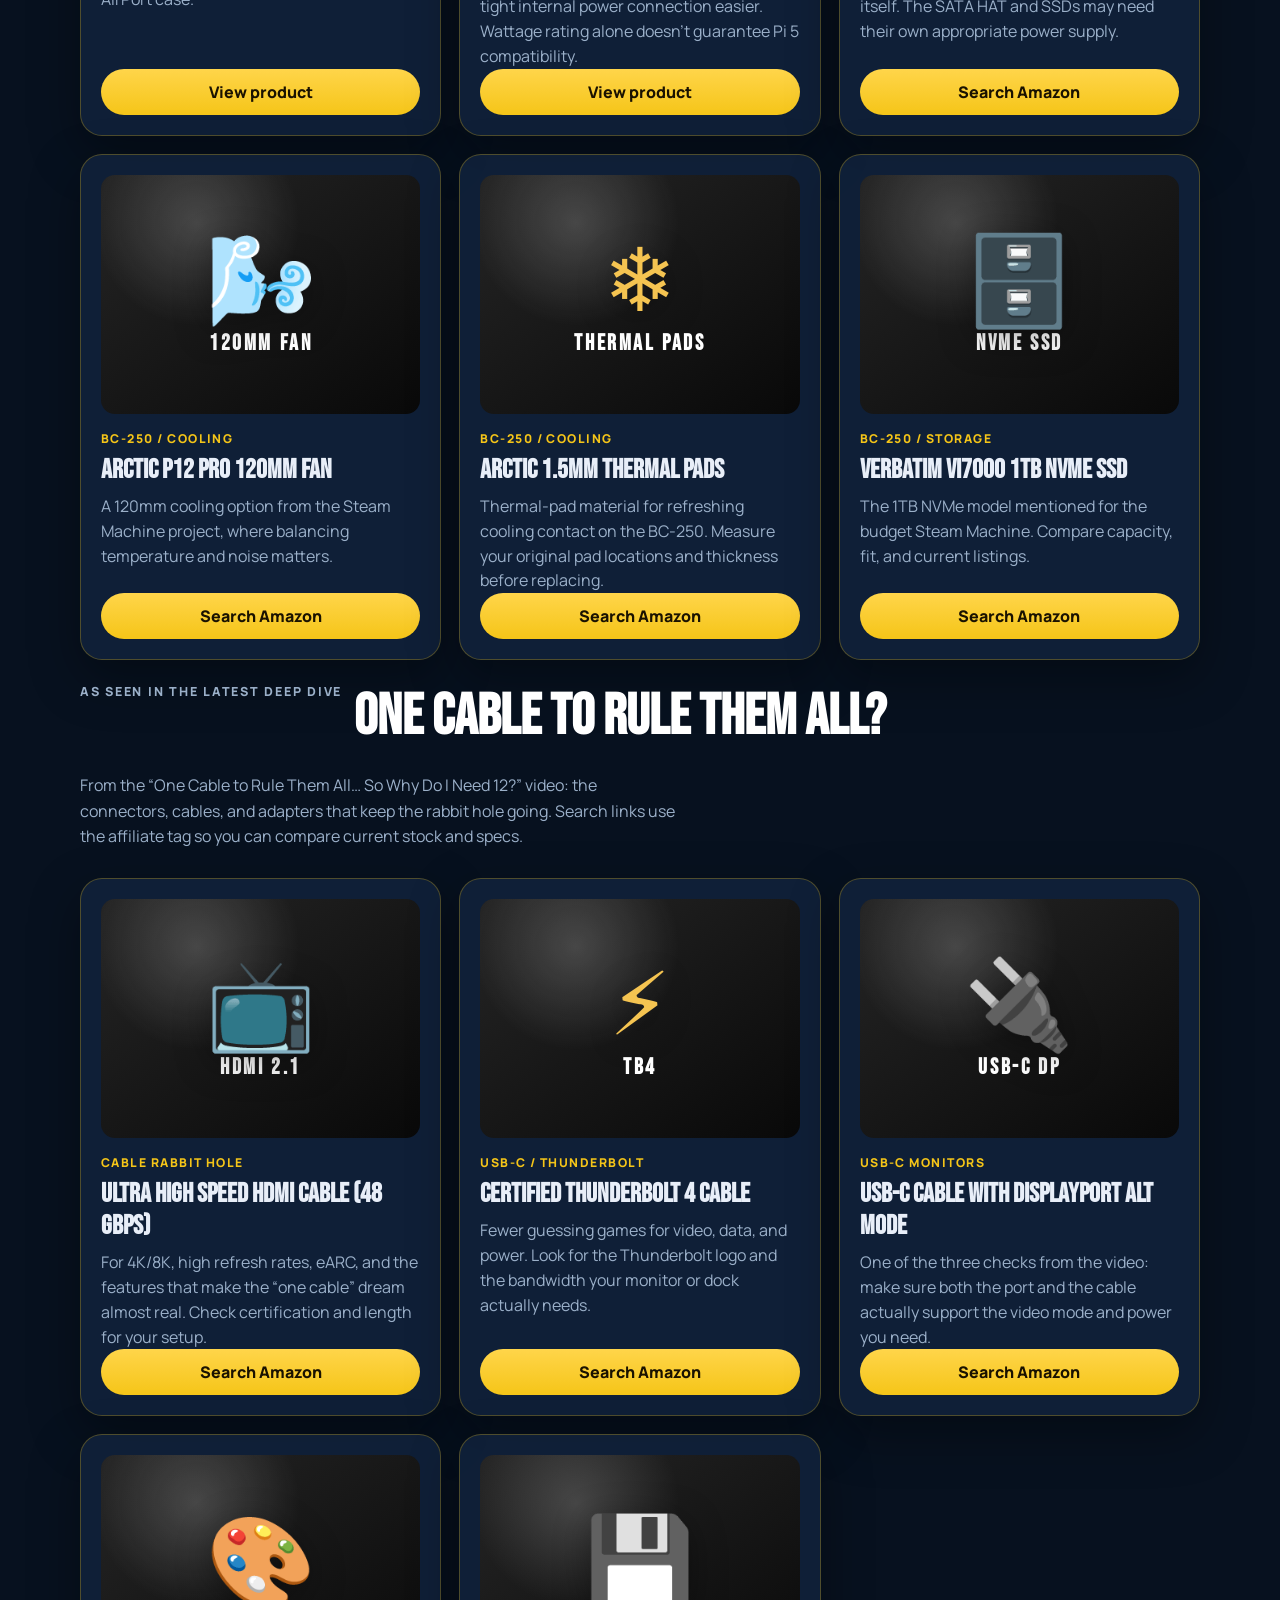
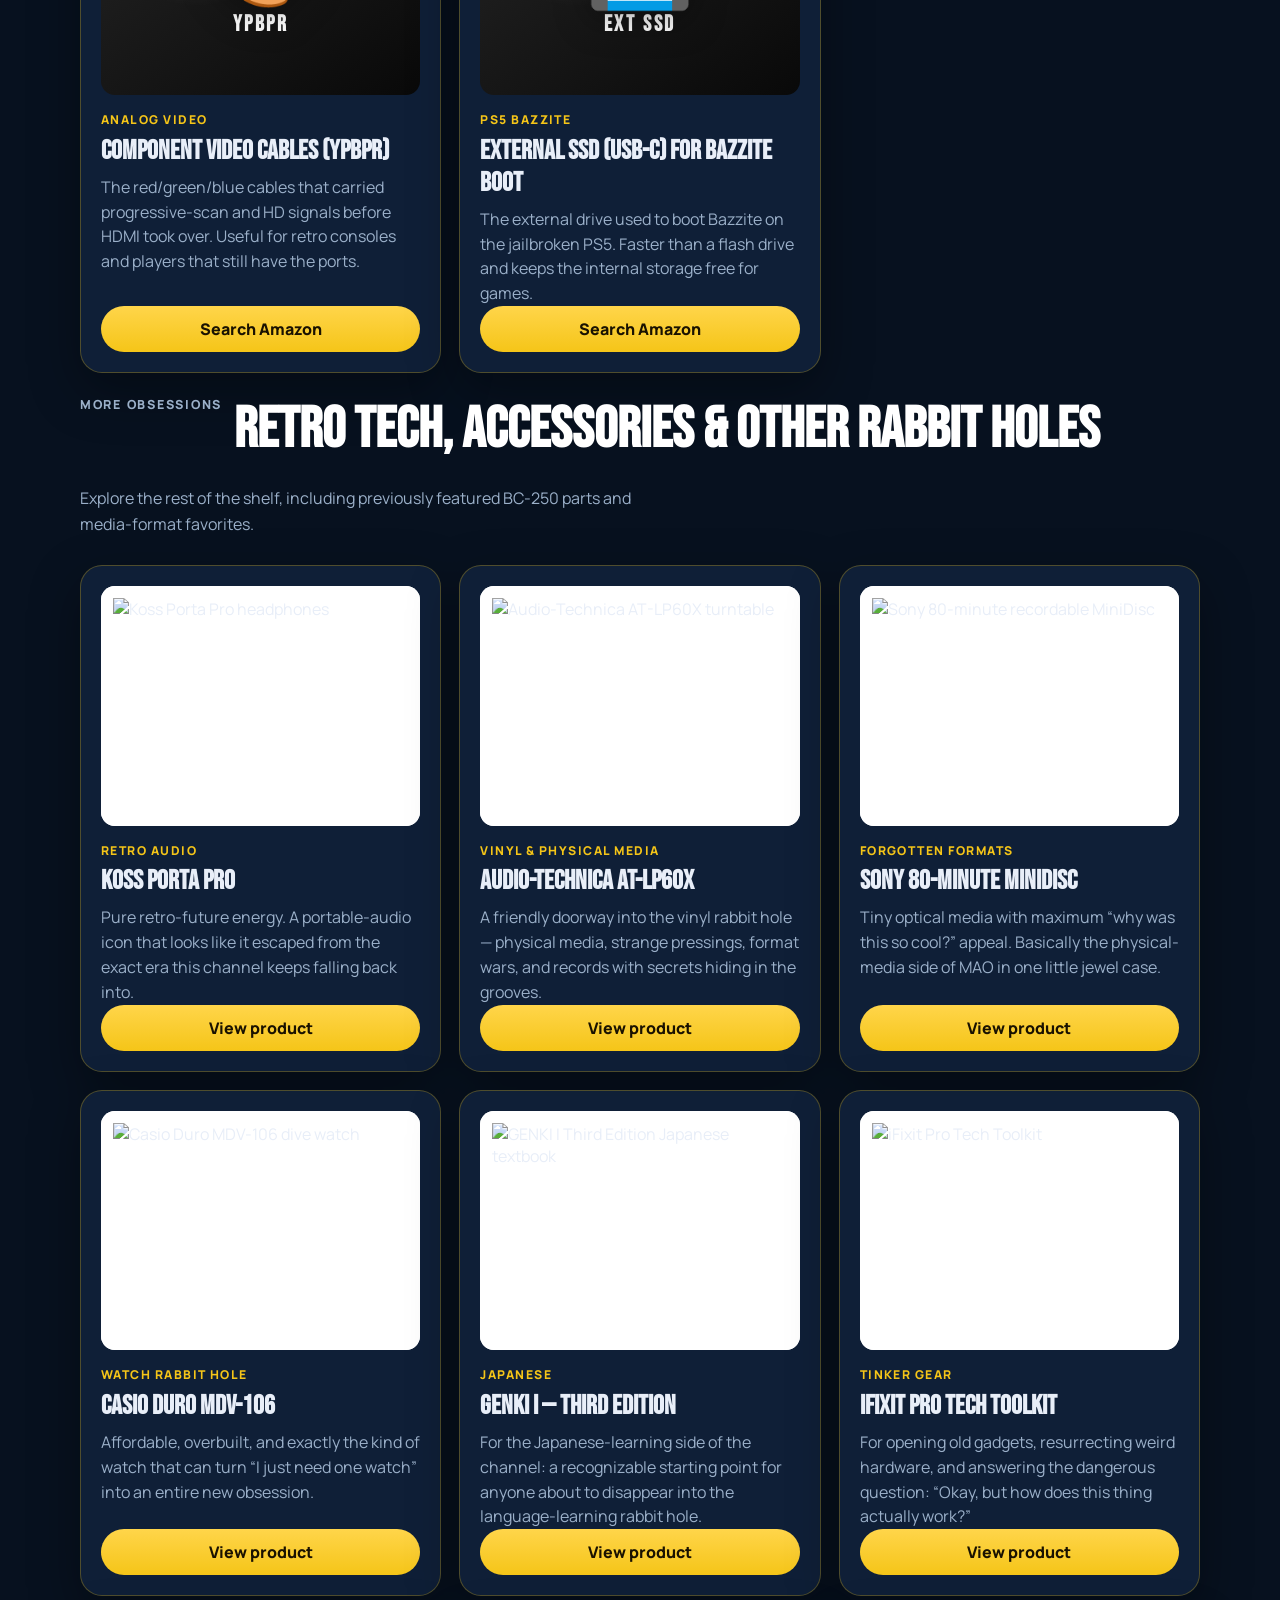
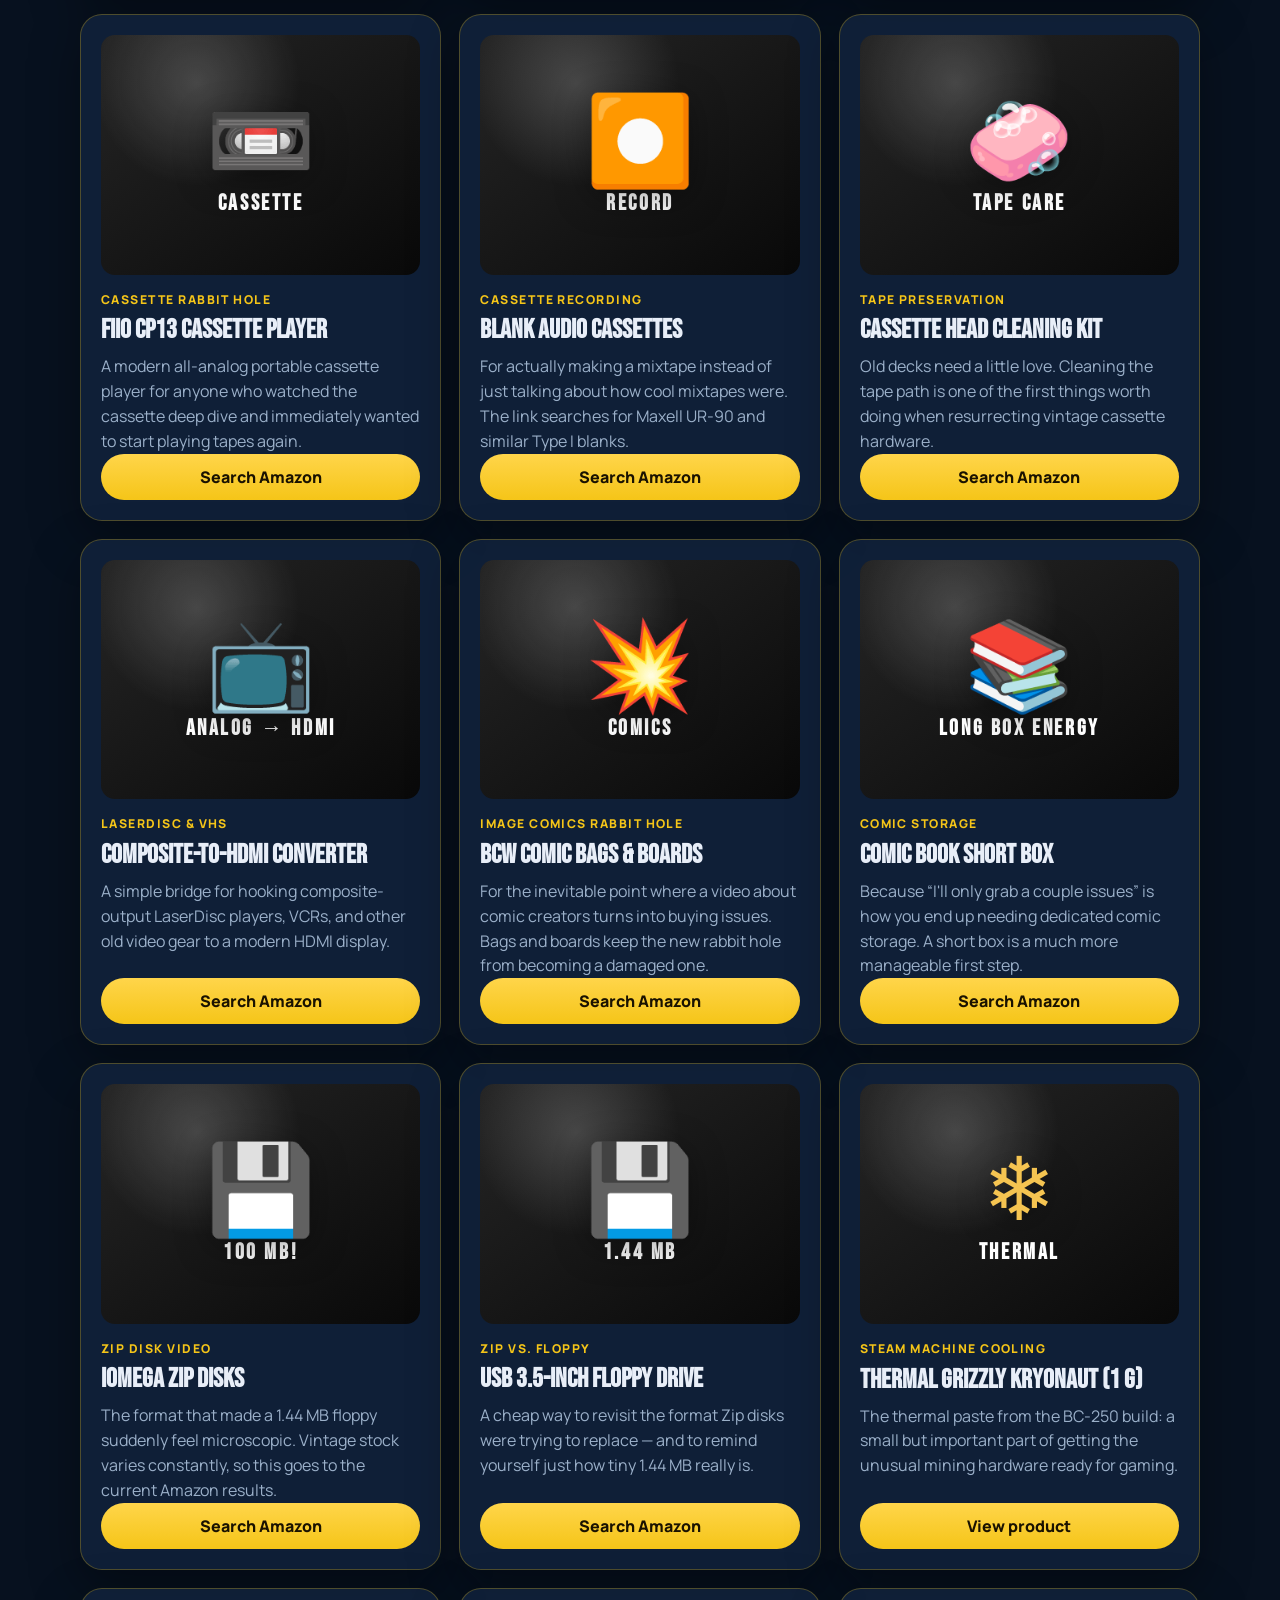
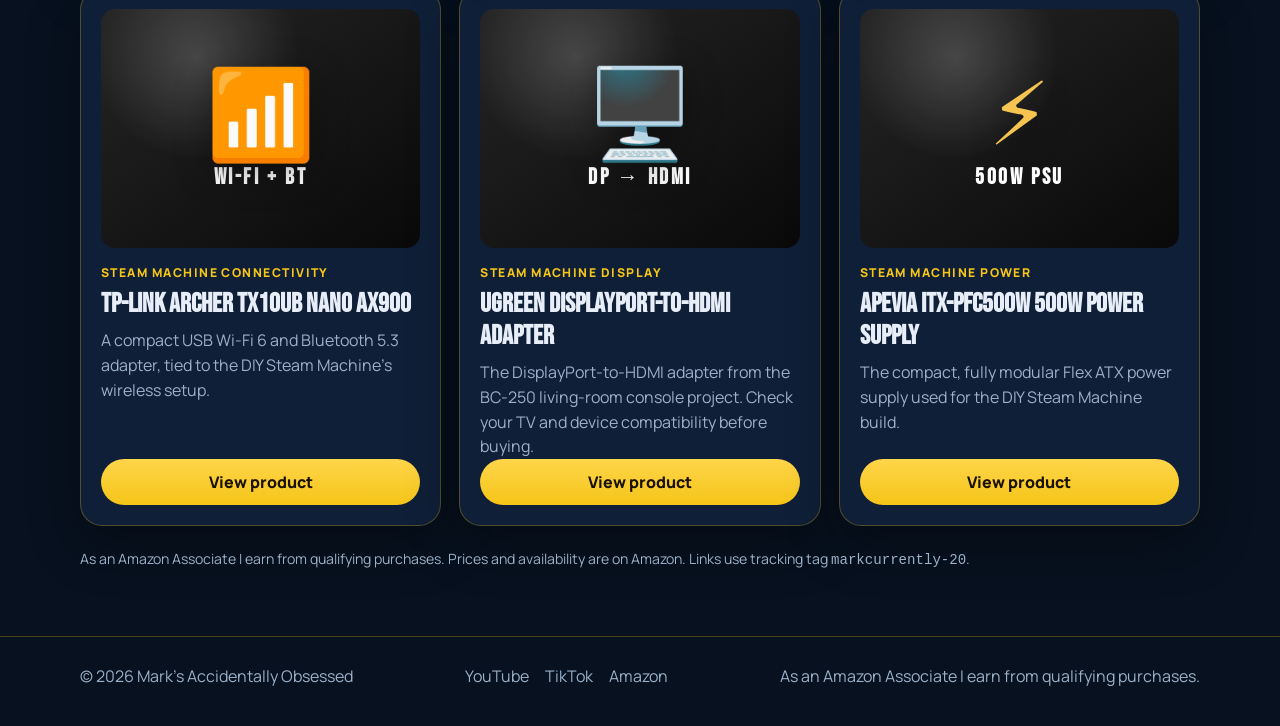
==== commit 857bfccc: "Update shop page with cable rabbit-hole section and latest video parts (all links use affiliate tag " ====
--- a/shop.html
+++ b/shop.html
@@ -4,7 +4,7 @@
   <meta charset="UTF-8" />
   <meta name="viewport" content="width=device-width, initial-scale=1" />
   <title>Shop — Mark's Accidentally Obsessed</title>
-  <meta name="description" content="Shop gear featured in Mark's Raspberry Pi Jellyfin server and BC-250 Steam Machine videos, plus retro audio, physical media, watches, and tinkering tools." />
+  <meta name="description" content="Shop gear featured in Mark's Raspberry Pi Jellyfin server, BC-250 Steam Machine, jailbroken PS5 Bazzite, and cable rabbit-hole videos, plus retro audio, physical media, watches, and tinkering tools." />
   <link rel="canonical" href="https://marksaccidentallyobsessed.com/shop.html" />
   <link rel="icon" href="assets/Mark%E2%80%99s%20Accidentally%20Obsessed%20Badge.png" />
   <link rel="preconnect" href="https://fonts.googleapis.com" />
@@ -34,14 +34,14 @@
       <div class="section-head">
         <p class="kicker">Shop the rabbit holes</p>
         <h2>The obsession shelf</h2>
-        <p>Build parts from my latest Raspberry Pi 5/Jellyfin media server and BC-250 Steam Machine projects, plus the retro-tech gear, physical media, comics, watches, and curious tools that keep starting new rabbit holes.</p>
+        <p>Build parts from my Raspberry Pi 5/Jellyfin media server, BC-250 Steam Machine, jailbroken PS5 running Bazzite, and the latest cable deep-dive, plus the retro-tech gear, physical media, comics, watches, and curious tools that keep starting new rabbit holes.</p>
         <p>The recent-build section identifies parts shown or discussed in the videos. The rest is a curated shelf, not necessarily gear I personally own. Search links let you compare changing stock; always check compatibility and current prices.</p>
         <p class="notice inline-notice"><strong>Affiliate disclosure:</strong> As an Amazon Associate I earn from qualifying purchases.</p>
       </div>
 
       <div class="section-head after-block" id="recent-builds">
         <p class="kicker">As seen in the latest builds</p>
-        <h2>Raspberry Pi server &amp; Steam Machine gear</h2>
+        <h2>Raspberry Pi server & Steam Machine gear</h2>
         <p>Parts featured in the recent projects, along with a few clearly labeled related accessories. The AirPort Extreme shell and custom cutting-board mount were reused or handmade — they aren't Amazon products.</p>
       </div>
       <div class="shop-grid">
@@ -96,49 +96,106 @@
         </article>
 
         <article class="card product">
-          <a class="product-image-link" href="https://www.amazon.com/s?k=official+Raspberry+Pi+5+27W+power+supply&amp;tag=markcurrently-20" target="_blank" rel="noopener noreferrer" aria-label="View Official Raspberry Pi 5 27W USB-C Power Supply on Amazon">
+          <a class="product-image-link" href="https://www.amazon.com/s?k=official+Raspberry+Pi+5+27W+power+supply&tag=markcurrently-20" target="_blank" rel="noopener noreferrer" aria-label="View Official Raspberry Pi 5 27W USB-C Power Supply on Amazon">
             <div class="product-visual"><span aria-hidden="true">⚡</span><strong>PI POWER</strong></div>
           </a>
           <p class="product-tag">Pi power / suggested accessory</p>
           <h3>Official Raspberry Pi 5 27W USB-C Power Supply</h3>
           <p>A good starting point for powering a Pi 5 itself. The SATA HAT and SSDs may need their own appropriate power supply.</p>
-          <a class="btn btn-gold" href="https://www.amazon.com/s?k=official+Raspberry+Pi+5+27W+power+supply&amp;tag=markcurrently-20" target="_blank" rel="noopener noreferrer">Search Amazon</a>
-        </article>
-
-        <article class="card product">
-          <a class="product-image-link" href="https://www.amazon.com/s?k=ARCTIC+P12+Pro+120mm+fan&amp;tag=markcurrently-20" target="_blank" rel="noopener noreferrer" aria-label="View ARCTIC P12 Pro 120mm Fan on Amazon">
+          <a class="btn btn-gold" href="https://www.amazon.com/s?k=official+Raspberry+Pi+5+27W+power+supply&tag=markcurrently-20" target="_blank" rel="noopener noreferrer">Search Amazon</a>
+        </article>
+
+        <article class="card product">
+          <a class="product-image-link" href="https://www.amazon.com/s?k=ARCTIC+P12+Pro+120mm+fan&tag=markcurrently-20" target="_blank" rel="noopener noreferrer" aria-label="View ARCTIC P12 Pro 120mm Fan on Amazon">
             <div class="product-visual"><span aria-hidden="true">🌬️</span><strong>120MM FAN</strong></div>
           </a>
           <p class="product-tag">BC-250 / cooling</p>
           <h3>ARCTIC P12 Pro 120mm Fan</h3>
           <p>A 120mm cooling option from the Steam Machine project, where balancing temperature and noise matters.</p>
-          <a class="btn btn-gold" href="https://www.amazon.com/s?k=ARCTIC+P12+Pro+120mm+fan&amp;tag=markcurrently-20" target="_blank" rel="noopener noreferrer">Search Amazon</a>
-        </article>
-
-        <article class="card product">
-          <a class="product-image-link" href="https://www.amazon.com/s?k=ARCTIC+thermal+pad+1.5mm&amp;tag=markcurrently-20" target="_blank" rel="noopener noreferrer" aria-label="View ARCTIC 1.5mm Thermal Pads on Amazon">
+          <a class="btn btn-gold" href="https://www.amazon.com/s?k=ARCTIC+P12+Pro+120mm+fan&tag=markcurrently-20" target="_blank" rel="noopener noreferrer">Search Amazon</a>
+        </article>
+
+        <article class="card product">
+          <a class="product-image-link" href="https://www.amazon.com/s?k=ARCTIC+thermal+pad+1.5mm&tag=markcurrently-20" target="_blank" rel="noopener noreferrer" aria-label="View ARCTIC 1.5mm Thermal Pads on Amazon">
             <div class="product-visual"><span aria-hidden="true">❄️</span><strong>THERMAL PADS</strong></div>
           </a>
           <p class="product-tag">BC-250 / cooling</p>
           <h3>ARCTIC 1.5mm Thermal Pads</h3>
           <p>Thermal-pad material for refreshing cooling contact on the BC-250. Measure your original pad locations and thickness before replacing.</p>
-          <a class="btn btn-gold" href="https://www.amazon.com/s?k=ARCTIC+thermal+pad+1.5mm&amp;tag=markcurrently-20" target="_blank" rel="noopener noreferrer">Search Amazon</a>
-        </article>
-
-        <article class="card product">
-          <a class="product-image-link" href="https://www.amazon.com/s?k=Verbatim+Vi7000+1TB+NVMe+SSD&amp;tag=markcurrently-20" target="_blank" rel="noopener noreferrer" aria-label="View Verbatim Vi7000 1TB NVMe SSD on Amazon">
+          <a class="btn btn-gold" href="https://www.amazon.com/s?k=ARCTIC+thermal+pad+1.5mm&tag=markcurrently-20" target="_blank" rel="noopener noreferrer">Search Amazon</a>
+        </article>
+
+        <article class="card product">
+          <a class="product-image-link" href="https://www.amazon.com/s?k=Verbatim+Vi7000+1TB+NVMe+SSD&tag=markcurrently-20" target="_blank" rel="noopener noreferrer" aria-label="View Verbatim Vi7000 1TB NVMe SSD on Amazon">
             <div class="product-visual"><span aria-hidden="true">🗄️</span><strong>NVME SSD</strong></div>
           </a>
           <p class="product-tag">BC-250 / storage</p>
           <h3>Verbatim Vi7000 1TB NVMe SSD</h3>
           <p>The 1TB NVMe model mentioned for the budget Steam Machine. Compare capacity, fit, and current listings.</p>
-          <a class="btn btn-gold" href="https://www.amazon.com/s?k=Verbatim+Vi7000+1TB+NVMe+SSD&amp;tag=markcurrently-20" target="_blank" rel="noopener noreferrer">Search Amazon</a>
+          <a class="btn btn-gold" href="https://www.amazon.com/s?k=Verbatim+Vi7000+1TB+NVMe+SSD&tag=markcurrently-20" target="_blank" rel="noopener noreferrer">Search Amazon</a>
+        </article>
+      </div>
+
+      <div class="section-head after-block" id="cable-rabbit-hole">
+        <p class="kicker">As seen in the latest deep dive</p>
+        <h2>One cable to rule them all?</h2>
+        <p>From the “One Cable to Rule Them All… So Why Do I Need 12?” video: the connectors, cables, and adapters that keep the rabbit hole going. Search links use the affiliate tag so you can compare current stock and specs.</p>
+      </div>
+      <div class="shop-grid">
+        <article class="card product">
+          <a class="product-image-link" href="https://www.amazon.com/s?k=Ultra+High+Speed+HDMI+cable+48Gbps&tag=markcurrently-20" target="_blank" rel="noopener noreferrer" aria-label="Search Ultra High Speed HDMI cables on Amazon">
+            <div class="product-visual"><span aria-hidden="true">📺</span><strong>HDMI 2.1</strong></div>
+          </a>
+          <p class="product-tag">Cable rabbit hole</p>
+          <h3>Ultra High Speed HDMI Cable (48 Gbps)</h3>
+          <p>For 4K/8K, high refresh rates, eARC, and the features that make the “one cable” dream almost real. Check certification and length for your setup.</p>
+          <a class="btn btn-gold" href="https://www.amazon.com/s?k=Ultra+High+Speed+HDMI+cable+48Gbps&tag=markcurrently-20" target="_blank" rel="noopener noreferrer">Search Amazon</a>
+        </article>
+
+        <article class="card product">
+          <a class="product-image-link" href="https://www.amazon.com/s?k=certified+Thunderbolt+4+cable+40Gbps&tag=markcurrently-20" target="_blank" rel="noopener noreferrer" aria-label="Search Thunderbolt 4 cables on Amazon">
+            <div class="product-visual"><span aria-hidden="true">⚡</span><strong>TB4</strong></div>
+          </a>
+          <p class="product-tag">USB-C / Thunderbolt</p>
+          <h3>Certified Thunderbolt 4 Cable</h3>
+          <p>Fewer guessing games for video, data, and power. Look for the Thunderbolt logo and the bandwidth your monitor or dock actually needs.</p>
+          <a class="btn btn-gold" href="https://www.amazon.com/s?k=certified+Thunderbolt+4+cable+40Gbps&tag=markcurrently-20" target="_blank" rel="noopener noreferrer">Search Amazon</a>
+        </article>
+
+        <article class="card product">
+          <a class="product-image-link" href="https://www.amazon.com/s?k=USB-C+cable+DisplayPort+Alt+Mode+monitor&tag=markcurrently-20" target="_blank" rel="noopener noreferrer" aria-label="Search USB-C DisplayPort Alt Mode cables on Amazon">
+            <div class="product-visual"><span aria-hidden="true">🔌</span><strong>USB-C DP</strong></div>
+          </a>
+          <p class="product-tag">USB-C monitors</p>
+          <h3>USB-C Cable with DisplayPort Alt Mode</h3>
+          <p>One of the three checks from the video: make sure both the port and the cable actually support the video mode and power you need.</p>
+          <a class="btn btn-gold" href="https://www.amazon.com/s?k=USB-C+cable+DisplayPort+Alt+Mode+monitor&tag=markcurrently-20" target="_blank" rel="noopener noreferrer">Search Amazon</a>
+        </article>
+
+        <article class="card product">
+          <a class="product-image-link" href="https://www.amazon.com/s?k=component+video+cables+YPbPr&tag=markcurrently-20" target="_blank" rel="noopener noreferrer" aria-label="Search component video cables on Amazon">
+            <div class="product-visual"><span aria-hidden="true">🎨</span><strong>YPbPr</strong></div>
+          </a>
+          <p class="product-tag">Analog video</p>
+          <h3>Component Video Cables (YPbPr)</h3>
+          <p>The red/green/blue cables that carried progressive-scan and HD signals before HDMI took over. Useful for retro consoles and players that still have the ports.</p>
+          <a class="btn btn-gold" href="https://www.amazon.com/s?k=component+video+cables+YPbPr&tag=markcurrently-20" target="_blank" rel="noopener noreferrer">Search Amazon</a>
+        </article>
+
+        <article class="card product">
+          <a class="product-image-link" href="https://www.amazon.com/s?k=external+SSD+USB-C+for+PS5+boot&tag=markcurrently-20" target="_blank" rel="noopener noreferrer" aria-label="Search external SSDs on Amazon">
+            <div class="product-visual"><span aria-hidden="true">💾</span><strong>EXT SSD</strong></div>
+          </a>
+          <p class="product-tag">PS5 Bazzite</p>
+          <h3>External SSD (USB-C) for Bazzite Boot</h3>
+          <p>The external drive used to boot Bazzite on the jailbroken PS5. Faster than a flash drive and keeps the internal storage free for games.</p>
+          <a class="btn btn-gold" href="https://www.amazon.com/s?k=external+SSD+USB-C+for+PS5+boot&tag=markcurrently-20" target="_blank" rel="noopener noreferrer">Search Amazon</a>
         </article>
       </div>
 
       <div class="section-head after-block">
         <p class="kicker">More obsessions</p>
-        <h2>Retro tech, accessories &amp; other rabbit holes</h2>
+        <h2>Retro tech, accessories & other rabbit holes</h2>
         <p>Explore the rest of the shelf, including previously featured BC-250 parts and media-format favorites.</p>
       </div>
       <div class="shop-grid">
@@ -156,7 +213,7 @@
           <a class="product-image-link" href="https://www.amazon.com/dp/B07N3XJ66N/ref=nosim?tag=markcurrently-20" target="_blank" rel="noopener">
             <img src="https://www.audio-technica.com/media/converted/resized/640d2c4ddd1dd8ffdf97a31762d56bd7/1000x1000/catalog/product/a/t/at-lp60x_011x.webp" alt="Audio-Technica AT-LP60X turntable" loading="lazy" />
           </a>
-          <p class="product-tag">Vinyl &amp; physical media</p>
+          <p class="product-tag">Vinyl & physical media</p>
           <h3>Audio-Technica AT-LP60X</h3>
           <p>A friendly doorway into the vinyl rabbit hole — physical media, strange pressings, format wars, and records with secrets hiding in the grooves.</p>
           <a class="btn btn-gold" href="https://www.amazon.com/dp/B07N3XJ66N/ref=nosim?tag=markcurrently-20" target="_blank" rel="noopener">View product</a>
@@ -193,93 +250,93 @@
         </article>
 
         <article class="card product">
-          <a class="product-image-link" href="https://www.amazon.com/s?k=iFixit+Pro+Tech+Toolkit+IF145-307-4&amp;tag=markcurrently-20" target="_blank" rel="noopener">
-            <img src="https://cdn.shopify.com/s/files/1/0045/4092/4007/files/ckpuwVFwUFVCivaY_886e6aeb-2f68-4886-8dd3-fc2c3c838c50.jpg?v=1788368294&amp;width=3840" alt="iFixit Pro Tech Toolkit" loading="lazy" />
+          <a class="product-image-link" href="https://www.amazon.com/s?k=iFixit+Pro+Tech+Toolkit+IF145-307-4&tag=markcurrently-20" target="_blank" rel="noopener">
+            <img src="https://cdn.shopify.com/s/files/1/0045/4092/4007/files/ckpuwVFwUFVCivaY_886e6aeb-2f68-4886-8dd3-fc2c3c838c50.jpg?v=1788368294&width=3840" alt="iFixit Pro Tech Toolkit" loading="lazy" />
           </a>
           <p class="product-tag">Tinker gear</p>
           <h3>iFixit Pro Tech Toolkit</h3>
           <p>For opening old gadgets, resurrecting weird hardware, and answering the dangerous question: “Okay, but how does this thing actually work?”</p>
-          <a class="btn btn-gold" href="https://www.amazon.com/s?k=iFixit+Pro+Tech+Toolkit+IF145-307-4&amp;tag=markcurrently-20" target="_blank" rel="noopener">View product</a>
-        </article>
-
-        <article class="card product">
-          <a class="product-image-link" href="https://www.amazon.com/s?k=FiiO+CP13+cassette+player&amp;tag=markcurrently-20" target="_blank" rel="noopener">
+          <a class="btn btn-gold" href="https://www.amazon.com/s?k=iFixit+Pro+Tech+Toolkit+IF145-307-4&tag=markcurrently-20" target="_blank" rel="noopener">View product</a>
+        </article>
+
+        <article class="card product">
+          <a class="product-image-link" href="https://www.amazon.com/s?k=FiiO+CP13+cassette+player&tag=markcurrently-20" target="_blank" rel="noopener">
             <div class="product-visual"><span>📼</span><strong>CASSETTE</strong></div>
           </a>
           <p class="product-tag">Cassette rabbit hole</p>
           <h3>FiiO CP13 Cassette Player</h3>
           <p>A modern all-analog portable cassette player for anyone who watched the cassette deep dive and immediately wanted to start playing tapes again.</p>
-          <a class="btn btn-gold" href="https://www.amazon.com/s?k=FiiO+CP13+cassette+player&amp;tag=markcurrently-20" target="_blank" rel="noopener">Search Amazon</a>
-        </article>
-
-        <article class="card product">
-          <a class="product-image-link" href="https://www.amazon.com/s?k=Maxell+UR+90+blank+cassette+tapes&amp;tag=markcurrently-20" target="_blank" rel="noopener">
+          <a class="btn btn-gold" href="https://www.amazon.com/s?k=FiiO+CP13+cassette+player&tag=markcurrently-20" target="_blank" rel="noopener">Search Amazon</a>
+        </article>
+
+        <article class="card product">
+          <a class="product-image-link" href="https://www.amazon.com/s?k=Maxell+UR+90+blank+cassette+tapes&tag=markcurrently-20" target="_blank" rel="noopener">
             <div class="product-visual"><span>⏺️</span><strong>RECORD</strong></div>
           </a>
           <p class="product-tag">Cassette recording</p>
           <h3>Blank Audio Cassettes</h3>
           <p>For actually making a mixtape instead of just talking about how cool mixtapes were. The link searches for Maxell UR-90 and similar Type I blanks.</p>
-          <a class="btn btn-gold" href="https://www.amazon.com/s?k=Maxell+UR+90+blank+cassette+tapes&amp;tag=markcurrently-20" target="_blank" rel="noopener">Search Amazon</a>
-        </article>
-
-        <article class="card product">
-          <a class="product-image-link" href="https://www.amazon.com/s?k=cassette+head+cleaner+demagnetizer&amp;tag=markcurrently-20" target="_blank" rel="noopener">
+          <a class="btn btn-gold" href="https://www.amazon.com/s?k=Maxell+UR+90+blank+cassette+tapes&tag=markcurrently-20" target="_blank" rel="noopener">Search Amazon</a>
+        </article>
+
+        <article class="card product">
+          <a class="product-image-link" href="https://www.amazon.com/s?k=cassette+head+cleaner+demagnetizer&tag=markcurrently-20" target="_blank" rel="noopener">
             <div class="product-visual"><span>🧼</span><strong>TAPE CARE</strong></div>
           </a>
           <p class="product-tag">Tape preservation</p>
           <h3>Cassette Head Cleaning Kit</h3>
           <p>Old decks need a little love. Cleaning the tape path is one of the first things worth doing when resurrecting vintage cassette hardware.</p>
-          <a class="btn btn-gold" href="https://www.amazon.com/s?k=cassette+head+cleaner+demagnetizer&amp;tag=markcurrently-20" target="_blank" rel="noopener">Search Amazon</a>
-        </article>
-
-        <article class="card product">
-          <a class="product-image-link" href="https://www.amazon.com/s?k=RCA+composite+to+HDMI+converter&amp;tag=markcurrently-20" target="_blank" rel="noopener">
+          <a class="btn btn-gold" href="https://www.amazon.com/s?k=cassette+head+cleaner+demagnetizer&tag=markcurrently-20" target="_blank" rel="noopener">Search Amazon</a>
+        </article>
+
+        <article class="card product">
+          <a class="product-image-link" href="https://www.amazon.com/s?k=RCA+composite+to+HDMI+converter&tag=markcurrently-20" target="_blank" rel="noopener">
             <div class="product-visual"><span>📺</span><strong>ANALOG → HDMI</strong></div>
           </a>
-          <p class="product-tag">LaserDisc &amp; VHS</p>
+          <p class="product-tag">LaserDisc & VHS</p>
           <h3>Composite-to-HDMI Converter</h3>
           <p>A simple bridge for hooking composite-output LaserDisc players, VCRs, and other old video gear to a modern HDMI display.</p>
-          <a class="btn btn-gold" href="https://www.amazon.com/s?k=RCA+composite+to+HDMI+converter&amp;tag=markcurrently-20" target="_blank" rel="noopener">Search Amazon</a>
-        </article>
-
-        <article class="card product">
-          <a class="product-image-link" href="https://www.amazon.com/s?k=BCW+current+comic+bags+boards&amp;tag=markcurrently-20" target="_blank" rel="noopener">
+          <a class="btn btn-gold" href="https://www.amazon.com/s?k=RCA+composite+to+HDMI+converter&tag=markcurrently-20" target="_blank" rel="noopener">Search Amazon</a>
+        </article>
+
+        <article class="card product">
+          <a class="product-image-link" href="https://www.amazon.com/s?k=BCW+current+comic+bags+boards&tag=markcurrently-20" target="_blank" rel="noopener">
             <div class="product-visual"><span>💥</span><strong>COMICS</strong></div>
           </a>
           <p class="product-tag">Image Comics rabbit hole</p>
-          <h3>BCW Comic Bags &amp; Boards</h3>
+          <h3>BCW Comic Bags & Boards</h3>
           <p>For the inevitable point where a video about comic creators turns into buying issues. Bags and boards keep the new rabbit hole from becoming a damaged one.</p>
-          <a class="btn btn-gold" href="https://www.amazon.com/s?k=BCW+current+comic+bags+boards&amp;tag=markcurrently-20" target="_blank" rel="noopener">Search Amazon</a>
-        </article>
-
-        <article class="card product">
-          <a class="product-image-link" href="https://www.amazon.com/s?k=BCW+comic+book+short+box&amp;tag=markcurrently-20" target="_blank" rel="noopener">
+          <a class="btn btn-gold" href="https://www.amazon.com/s?k=BCW+current+comic+bags+boards&tag=markcurrently-20" target="_blank" rel="noopener">Search Amazon</a>
+        </article>
+
+        <article class="card product">
+          <a class="product-image-link" href="https://www.amazon.com/s?k=BCW+comic+book+short+box&tag=markcurrently-20" target="_blank" rel="noopener">
             <div class="product-visual"><span>📚</span><strong>LONG BOX ENERGY</strong></div>
           </a>
           <p class="product-tag">Comic storage</p>
           <h3>Comic Book Short Box</h3>
           <p>Because “I'll only grab a couple issues” is how you end up needing dedicated comic storage. A short box is a much more manageable first step.</p>
-          <a class="btn btn-gold" href="https://www.amazon.com/s?k=BCW+comic+book+short+box&amp;tag=markcurrently-20" target="_blank" rel="noopener">Search Amazon</a>
-        </article>
-
-        <article class="card product">
-          <a class="product-image-link" href="https://www.amazon.com/s?k=Iomega+Zip+100+disks&amp;tag=markcurrently-20" target="_blank" rel="noopener">
+          <a class="btn btn-gold" href="https://www.amazon.com/s?k=BCW+comic+book+short+box&tag=markcurrently-20" target="_blank" rel="noopener">Search Amazon</a>
+        </article>
+
+        <article class="card product">
+          <a class="product-image-link" href="https://www.amazon.com/s?k=Iomega+Zip+100+disks&tag=markcurrently-20" target="_blank" rel="noopener">
             <div class="product-visual"><span>💾</span><strong>100 MB!</strong></div>
           </a>
           <p class="product-tag">Zip Disk video</p>
           <h3>Iomega Zip Disks</h3>
           <p>The format that made a 1.44 MB floppy suddenly feel microscopic. Vintage stock varies constantly, so this goes to the current Amazon results.</p>
-          <a class="btn btn-gold" href="https://www.amazon.com/s?k=Iomega+Zip+100+disks&amp;tag=markcurrently-20" target="_blank" rel="noopener">Search Amazon</a>
-        </article>
-
-        <article class="card product">
-          <a class="product-image-link" href="https://www.amazon.com/s?k=USB+3.5+inch+floppy+disk+drive&amp;tag=markcurrently-20" target="_blank" rel="noopener">
+          <a class="btn btn-gold" href="https://www.amazon.com/s?k=Iomega+Zip+100+disks&tag=markcurrently-20" target="_blank" rel="noopener">Search Amazon</a>
+        </article>
+
+        <article class="card product">
+          <a class="product-image-link" href="https://www.amazon.com/s?k=USB+3.5+inch+floppy+disk+drive&tag=markcurrently-20" target="_blank" rel="noopener">
             <div class="product-visual"><span>💾</span><strong>1.44 MB</strong></div>
           </a>
           <p class="product-tag">Zip vs. floppy</p>
           <h3>USB 3.5-Inch Floppy Drive</h3>
           <p>A cheap way to revisit the format Zip disks were trying to replace — and to remind yourself just how tiny 1.44 MB really is.</p>
-          <a class="btn btn-gold" href="https://www.amazon.com/s?k=USB+3.5+inch+floppy+disk+drive&amp;tag=markcurrently-20" target="_blank" rel="noopener">Search Amazon</a>
+          <a class="btn btn-gold" href="https://www.amazon.com/s?k=USB+3.5+inch+floppy+disk+drive&tag=markcurrently-20" target="_blank" rel="noopener">Search Amazon</a>
         </article>
 
         <article class="card product">
@@ -294,13 +351,13 @@
 
 
         <article class="card product">
-          <a class="product-image-link" href="https://www.amazon.com/dp/B0F9CNQN42?th=1&amp;tag=markcurrently-20" target="_blank" rel="noopener">
+          <a class="product-image-link" href="https://www.amazon.com/dp/B0F9CNQN42?th=1&tag=markcurrently-20" target="_blank" rel="noopener">
             <div class="product-visual"><span>📶</span><strong>WI-FI + BT</strong></div>
           </a>
           <p class="product-tag">Steam Machine connectivity</p>
           <h3>TP-Link Archer TX10UB Nano AX900</h3>
           <p>A compact USB Wi-Fi 6 and Bluetooth 5.3 adapter, tied to the DIY Steam Machine's wireless setup.</p>
-          <a class="btn btn-gold" href="https://www.amazon.com/dp/B0F9CNQN42?th=1&amp;tag=markcurrently-20" target="_blank" rel="noopener">View product</a>
+          <a class="btn btn-gold" href="https://www.amazon.com/dp/B0F9CNQN42?th=1&tag=markcurrently-20" target="_blank" rel="noopener">View product</a>
         </article>
 
 
@@ -342,4 +399,4 @@
   </footer>
   <script src="js/main.js"></script>
 </body>
-</html>
+</html>
